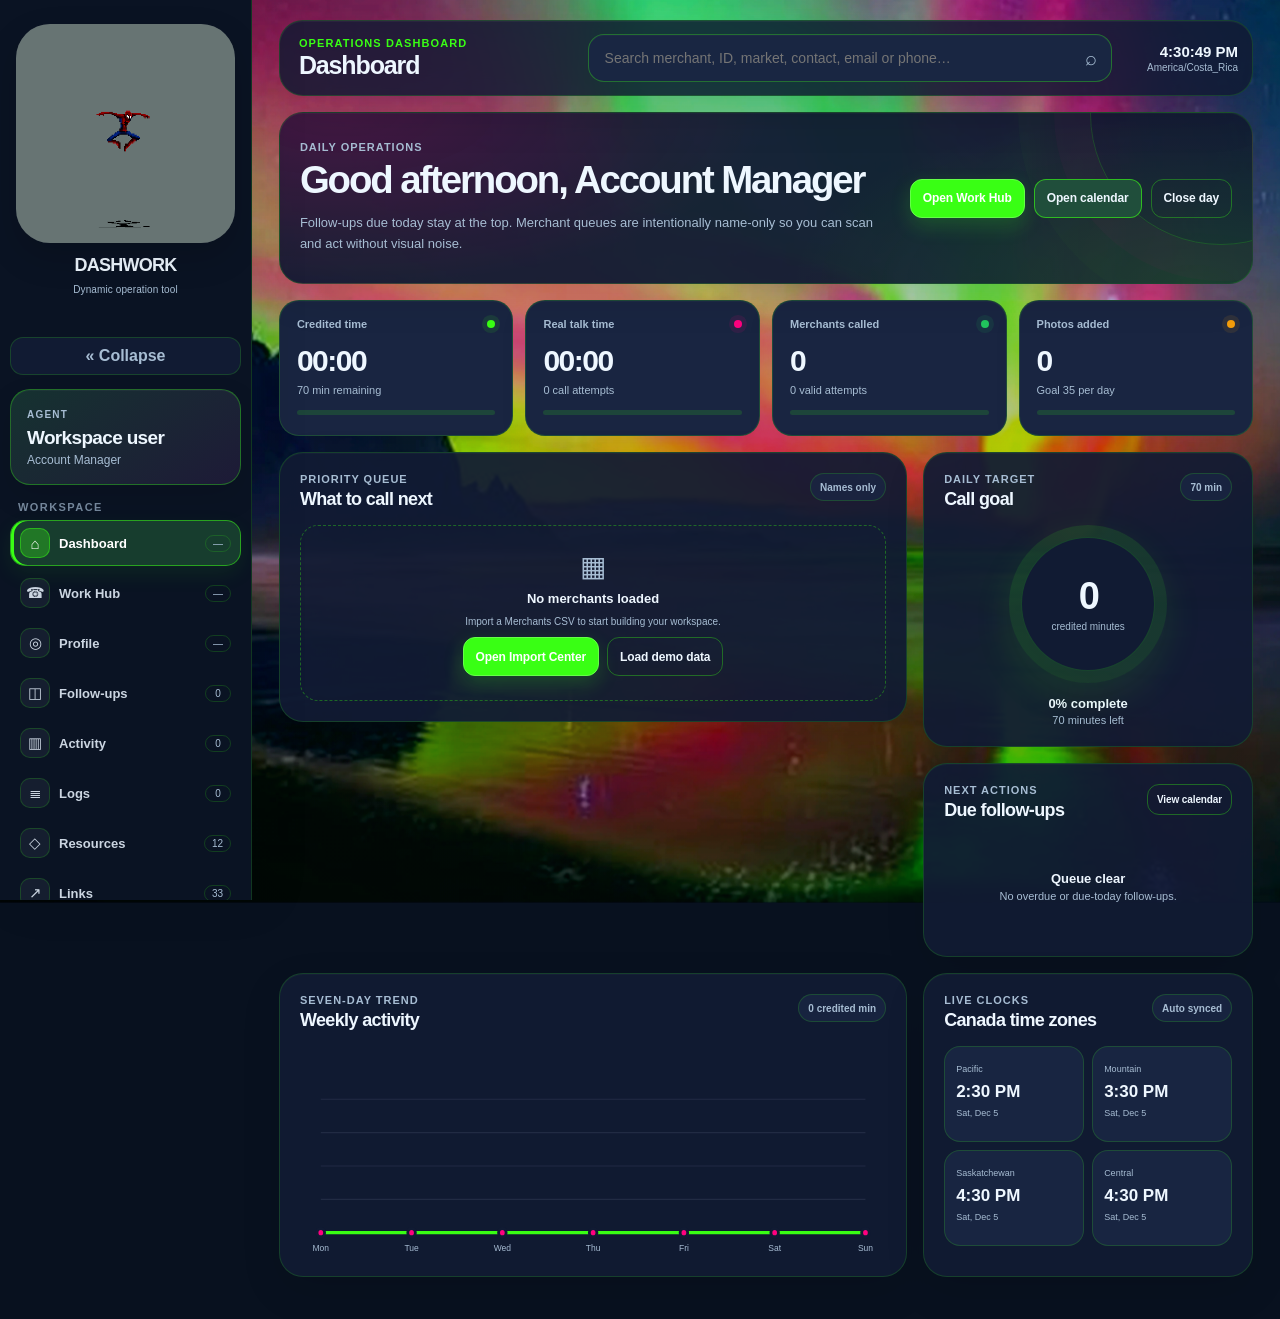
==== index.html @ 8e7593f2 "Update index.html" ====
<!doctype html>
<html lang="en">
<head>
  <meta charset="utf-8" />
  <meta name="viewport" content="width=device-width, initial-scale=1" />
  <meta name="color-scheme" content="dark light" />
  <title>DASHWORK — Dynamic operation tool · Outreach Dialer</title>
  <link rel="icon" type="image/png" href="[data-uri]" />
  <style>
    :root {
      --bg: #070a12;
      --bg-2: #0a0f1d;
      --surface: #0e1524;
      --surface-2: #121b2d;
      --card: #111a2a;
      --card-2: #162139;
      --text: #f6f7fb;
      --muted: #9da9bd;
      --muted-2: #6f7b90;
      --line: rgba(148, 163, 184, .18);
      --line-strong: rgba(148, 163, 184, .30);
      --accent: #8b5cf6;
      --accent-rgb: 139, 92, 246;
      --accent-2: #2563eb;
      --accent-2-rgb: 37, 99, 235;
      --cyan: #22d3ee;
      --green: #22c55e;
      --orange: #f59e0b;
      --red: #ef4444;
      --radius: 20px;
      --radius-sm: 14px;
      --shadow: 0 24px 70px rgba(0, 0, 0, .28);
      --sidebar: 252px;
      --sidebar-collapsed: 112px;
      --motion: 220ms;
      --ease: cubic-bezier(.2,.8,.2,1);
      font-family: Inter, ui-sans-serif, system-ui, -apple-system, BlinkMacSystemFont, "Segoe UI", sans-serif;
    }

    * { box-sizing: border-box; }
    html { scroll-behavior: smooth; }
    body {
      margin: 0;
      min-width: 320px;
      min-height: 100vh;
      color: var(--text);
      background:
        radial-gradient(circle at 12% -10%, rgba(var(--accent-2-rgb), .18), transparent 30%),
        radial-gradient(circle at 92% 2%, rgba(var(--accent-rgb), .14), transparent 28%),
        var(--bg);
      overflow-x: hidden;
    }
    body[data-motion="minimal"] { --motion: 70ms; }
    body[data-motion="full"] { --motion: 360ms; }
    button, input, select, textarea { font: inherit; }
    button { cursor: pointer; }
    a { color: inherit; }
    img { max-width: 100%; }
    ::selection { background: rgba(var(--accent-rgb), .35); color: white; }
    ::-webkit-scrollbar { width: 10px; height: 10px; }
    ::-webkit-scrollbar-track { background: transparent; }
    ::-webkit-scrollbar-thumb { background: rgba(148,163,184,.24); border-radius: 999px; border: 2px solid transparent; background-clip: padding-box; }

    .app-shell {
      min-height: 100vh;
      display: grid;
      grid-template-columns: var(--sidebar) minmax(0, 1fr);
      transition: grid-template-columns var(--motion) var(--ease);
    }
    body.sidebar-collapsed .app-shell { grid-template-columns: var(--sidebar-collapsed) minmax(0, 1fr); }

    .sidebar {
      position: sticky;
      top: 0;
      z-index: 50;
      height: 100vh;
      overflow: auto;
      padding: 16px 12px;
      border-right: 1px solid var(--line);
      background: rgba(8, 13, 24, .92);
      backdrop-filter: blur(18px);
    }
    .brand {
      display: grid;
      justify-items: center;
      gap: 12px;
      padding: 14px 12px 16px;
      border: 1px solid var(--line);
      border-radius: 22px;
      background: linear-gradient(145deg, rgba(var(--accent-2-rgb), .14), rgba(var(--accent-rgb), .09)), var(--surface);
      min-height: 168px;
      text-align: center;
    }
    .brand-mark {
      width: 118px;
      height: 118px;
      flex: 0 0 118px;
      display: grid;
      place-items: center;
      padding: 0;
      border-radius: 28px;
      background: transparent;
      color: white;
      font-weight: 950;
      letter-spacing: -.07em;
      box-shadow: inset 0 0 0 1px rgba(255,255,255,.12);
      overflow: hidden;
      position: relative;
    }
    .brand-mark img { width: 100%; height: 100%; object-fit: cover; object-position: center center; display: block; transform: scale(1.02); position: relative; z-index: 2; }
    .brand-mark .workspace-gif-placeholder { font-size: 18px; line-height: 1; }
    .brand-copy { min-width: 0; }
    .brand-copy strong { display: block; font-size: 17px; letter-spacing: -.04em; }
    .brand-copy span { display: block; margin-top: 4px; color: var(--muted); font-size: 10px; line-height: 1.2; }
    .side-collapse {
      width: 100%;
      height: 38px;
      margin: 10px 0 14px;
      border: 1px solid var(--line);
      border-radius: 13px;
      background: var(--surface);
      color: var(--muted);
      font-weight: 850;
    }
    .side-profile {
      display: grid;
      grid-template-columns: auto 1fr;
      gap: 10px;
      align-items: center;
      padding: 10px;
      margin-bottom: 12px;
      border: 1px solid var(--line);
      border-radius: 16px;
      background: rgba(17, 26, 42, .68);
    }
    .avatar {
      width: 36px;
      height: 36px;
      border-radius: 12px;
      display: grid;
      place-items: center;
      overflow: hidden;
      background: linear-gradient(145deg, rgba(var(--accent-rgb), .55), rgba(var(--accent-2-rgb), .55));
      border: 1px solid rgba(255,255,255,.13);
      font-weight: 900;
    }
    .avatar img { width: 100%; height: 100%; object-fit: cover; }
    .side-profile strong { display: block; font-size: 12px; white-space: nowrap; overflow: hidden; text-overflow: ellipsis; }
    .side-profile span { display: block; margin-top: 2px; color: var(--muted); font-size: 10px; }
    .nav-label-heading {
      margin: 14px 8px 7px;
      color: var(--muted-2);
      font-size: 10px;
      font-weight: 900;
      letter-spacing: .13em;
      text-transform: uppercase;
    }
    .nav-list { display: grid; gap: 4px; }
    .nav-btn {
      width: 100%;
      min-height: 44px;
      display: grid;
      grid-template-columns: 30px minmax(0,1fr) auto;
      gap: 9px;
      align-items: center;
      padding: 7px 9px;
      border: 1px solid transparent;
      border-radius: 14px;
      color: #cbd5e1;
      background: transparent;
      text-align: left;
      transition: transform var(--motion) var(--ease), background var(--motion), border-color var(--motion), color var(--motion);
    }
    .nav-btn:hover { transform: translateX(2px); background: rgba(148,163,184,.07); border-color: var(--line); }
    .nav-btn.active {
      background: linear-gradient(90deg, rgba(var(--accent-rgb), .22), rgba(var(--accent-2-rgb), .12));
      border-color: rgba(var(--accent-rgb), .40);
      color: white;
    }
    .nav-icon {
      width: 30px;
      height: 30px;
      display: grid;
      place-items: center;
      border-radius: 10px;
      background: rgba(148,163,184,.08);
      border: 1px solid var(--line);
      font-size: 15px;
    }
    .nav-btn.active .nav-icon { background: rgba(var(--accent-rgb), .30); border-color: rgba(var(--accent-rgb), .45); }
    .nav-text { min-width: 0; font-size: 12px; font-weight: 820; white-space: nowrap; overflow: hidden; text-overflow: ellipsis; }
    .nav-count { min-width: 26px; padding: 2px 7px; border-radius: 999px; border: 1px solid var(--line); color: var(--muted); font-size: 10px; text-align: center; }

    body.sidebar-collapsed .brand-copy,
    body.sidebar-collapsed .side-profile > div:last-child,
    body.sidebar-collapsed .nav-label-heading,
    body.sidebar-collapsed .nav-text,
    body.sidebar-collapsed .nav-count,
    body.sidebar-collapsed .collapse-copy { display: none; }
    body.sidebar-collapsed .brand { justify-items: center; padding: 12px 6px 10px; min-height: 116px; }
    body.sidebar-collapsed .brand-mark { width: 74px; height: 74px; flex-basis: 74px; padding: 0; }
    body.sidebar-collapsed .side-profile { grid-template-columns: 1fr; justify-items: center; padding: 8px; }
    body.sidebar-collapsed .nav-btn { grid-template-columns: 1fr; justify-items: center; padding: 7px; }
    body.sidebar-collapsed .nav-icon { width: 36px; height: 36px; }

    .workspace { min-width: 0; padding: 18px clamp(14px, 2.1vw, 32px) 42px; }
    .topbar {
      position: sticky;
      top: 10px;
      z-index: 40;
      min-height: 70px;
      display: grid;
      grid-template-columns: minmax(220px, .8fr) minmax(300px, 1.35fr) auto;
      gap: 14px;
      align-items: center;
      padding: 11px 13px;
      margin-bottom: 16px;
      border: 1px solid var(--line);
      border-radius: 22px;
      background: rgba(10, 15, 29, .88);
      box-shadow: var(--shadow);
      backdrop-filter: blur(20px);
    }
    .page-heading { min-width: 0; padding-left: 5px; }
    .page-heading .eyebrow { color: var(--cyan); font-size: 10px; font-weight: 900; letter-spacing: .12em; text-transform: uppercase; }
    .page-heading h1 { margin: 3px 0 0; font-size: 21px; line-height: 1.1; letter-spacing: -.045em; white-space: nowrap; overflow: hidden; text-overflow: ellipsis; }
    .global-search { position: relative; }
    .global-search input {
      width: 100%;
      height: 46px;
      padding: 0 44px 0 16px;
      border: 1px solid var(--line-strong);
      border-radius: 15px;
      color: var(--text);
      background: rgba(17, 26, 42, .90);
      outline: none;
    }
    .global-search input:focus { border-color: rgba(var(--accent-2-rgb), .72); box-shadow: 0 0 0 4px rgba(var(--accent-2-rgb), .12); }
    .global-search::after { content: "⌕"; position: absolute; right: 15px; top: 50%; transform: translateY(-50%); color: var(--muted); font-size: 20px; pointer-events: none; }
    .search-results {
      display: none;
      position: absolute;
      top: calc(100% + 8px);
      left: 0;
      right: 0;
      max-height: 420px;
      overflow: auto;
      padding: 7px;
      border: 1px solid var(--line-strong);
      border-radius: 16px;
      background: #0c1424;
      box-shadow: 0 28px 90px rgba(0,0,0,.52);
    }
    .search-results.show { display: grid; gap: 5px; }
    .search-result {
      width: 100%;
      display: grid;
      grid-template-columns: 1fr auto;
      gap: 10px;
      padding: 10px;
      border: 1px solid transparent;
      border-radius: 12px;
      background: transparent;
      color: var(--text);
      text-align: left;
    }
    .search-result:hover { border-color: var(--line); background: rgba(148,163,184,.08); }
    .search-result strong { display: block; font-size: 12px; }
    .search-result span { display: block; margin-top: 3px; color: var(--muted); font-size: 10px; }
    .search-result em { align-self: center; font-style: normal; color: var(--muted); font-size: 10px; }
    .top-actions { display: flex; gap: 8px; align-items: center; justify-content: flex-end; }
    .local-clock { min-width: 88px; text-align: right; }
    .local-clock strong { display: block; font-size: 13px; font-variant-numeric: tabular-nums; }
    .local-clock span { display: block; margin-top: 2px; color: var(--muted); font-size: 9px; }
    .top-avatar { width: 42px; height: 42px; border-radius: 14px; }

    .view-enter { animation: viewEnter var(--motion) var(--ease) both; }
    @keyframes viewEnter { from { opacity: 0; transform: translateY(8px); } to { opacity: 1; transform: translateY(0); } }
    .panel, .bento-card {
      border: 1px solid var(--line);
      border-radius: var(--radius);
      background: linear-gradient(155deg, rgba(255,255,255,.025), transparent 42%), rgba(14, 21, 36, .90);
      box-shadow: 0 15px 44px rgba(0,0,0,.18);
    }
    .panel { padding: 16px; margin-bottom: 14px; }
    .bento-card { padding: 16px; min-width: 0; position: relative; overflow: hidden; }
    .bento-card::before {
      content: "";
      position: absolute;
      inset: 0;
      pointer-events: none;
      background: radial-gradient(circle at 100% 0, rgba(var(--accent-rgb), .10), transparent 36%);
      opacity: .75;
    }
    .bento-card > * { position: relative; z-index: 1; }
    .bento-grid { display: grid; grid-template-columns: repeat(12, minmax(0, 1fr)); gap: 13px; }
    .span-12 { grid-column: span 12; }
    .span-9 { grid-column: span 9; }
    .span-8 { grid-column: span 8; }
    .span-7 { grid-column: span 7; }
    .span-6 { grid-column: span 6; }
    .span-5 { grid-column: span 5; }
    .span-4 { grid-column: span 4; }
    .span-3 { grid-column: span 3; }
    .row-2 { grid-row: span 2; }
    .card-head { display: flex; justify-content: space-between; gap: 12px; align-items: flex-start; margin-bottom: 13px; }
    .card-kicker { color: var(--muted); font-size: 10px; font-weight: 900; letter-spacing: .12em; text-transform: uppercase; }
    .card-head h2, .card-head h3 { margin: 3px 0 0; letter-spacing: -.035em; line-height: 1.12; }
    .card-head h2 { font-size: 22px; }
    .card-head h3 { font-size: 15px; }
    .card-hint { max-width: 360px; color: var(--muted); font-size: 11px; line-height: 1.45; text-align: right; }
    .divider { height: 1px; background: var(--line); margin: 13px 0; }

    .btn {
      min-height: 38px;
      display: inline-flex;
      align-items: center;
      justify-content: center;
      gap: 7px;
      padding: 8px 12px;
      border: 1px solid var(--line-strong);
      border-radius: 999px;
      background: rgba(17, 26, 42, .82);
      color: var(--text);
      font-size: 11px;
      font-weight: 850;
      text-decoration: none;
      transition: transform var(--motion) var(--ease), border-color var(--motion), background var(--motion), filter var(--motion);
    }
    .btn:hover { transform: translateY(-1px); border-color: rgba(148,163,184,.46); filter: brightness(1.08); }
    .btn:active { transform: translateY(1px) scale(.985); }
    .btn.primary { background: linear-gradient(135deg, var(--accent), var(--accent-2)); border-color: rgba(255,255,255,.18); color: white; }
    .btn.blue { background: rgba(var(--accent-2-rgb), .20); border-color: rgba(var(--accent-2-rgb), .50); color: #dbeafe; }
    .btn.purple { background: rgba(var(--accent-rgb), .18); border-color: rgba(var(--accent-rgb), .48); color: #ede9fe; }
    .btn.green { background: rgba(34,197,94,.14); border-color: rgba(34,197,94,.42); color: #bbf7d0; }
    .btn.orange { background: rgba(245,158,11,.14); border-color: rgba(245,158,11,.42); color: #fde68a; }
    .btn.red { background: rgba(239,68,68,.14); border-color: rgba(239,68,68,.42); color: #fecaca; }
    .btn.ghost { background: transparent; }
    .btn.small { min-height: 31px; padding: 6px 9px; font-size: 10px; }
    .btn.square { width: 38px; padding: 0; border-radius: 13px; }
    .btn[disabled] { opacity: .45; cursor: not-allowed; transform: none; }
    .button-row { display: flex; flex-wrap: wrap; gap: 8px; }

    .pill {
      display: inline-flex;
      align-items: center;
      gap: 5px;
      padding: 5px 8px;
      border: 1px solid var(--line);
      border-radius: 999px;
      background: rgba(148,163,184,.07);
      color: #d4dbea;
      font-size: 10px;
      font-weight: 850;
      white-space: nowrap;
    }
    .pill.green { background: rgba(34,197,94,.11); border-color: rgba(34,197,94,.34); color: #86efac; }
    .pill.orange { background: rgba(245,158,11,.11); border-color: rgba(245,158,11,.34); color: #fcd34d; }
    .pill.red { background: rgba(239,68,68,.11); border-color: rgba(239,68,68,.34); color: #fca5a5; }
    .pill.blue { background: rgba(var(--accent-2-rgb), .12); border-color: rgba(var(--accent-2-rgb), .38); color: #bfdbfe; }
    .pill.purple { background: rgba(var(--accent-rgb), .12); border-color: rgba(var(--accent-rgb), .38); color: #ddd6fe; }
    .status-dot { width: 7px; height: 7px; border-radius: 999px; background: currentColor; }

    .field { display: grid; gap: 6px; min-width: 0; }
    .field label { color: var(--muted); font-size: 10px; font-weight: 900; letter-spacing: .08em; text-transform: uppercase; }
    .field input, .field select, .field textarea {
      width: 100%;
      min-height: 42px;
      padding: 9px 11px;
      border: 1px solid var(--line-strong);
      border-radius: 13px;
      background: rgba(8, 15, 29, .82);
      color: var(--text);
      outline: none;
    }
    .field textarea { min-height: 92px; resize: vertical; line-height: 1.45; }
    .field input:focus, .field select:focus, .field textarea:focus { border-color: rgba(var(--accent-2-rgb), .70); box-shadow: 0 0 0 4px rgba(var(--accent-2-rgb), .10); }
    .field input::placeholder, .field textarea::placeholder { color: var(--muted-2); }
    .form-grid { display: grid; grid-template-columns: repeat(12, minmax(0,1fr)); gap: 10px; }
    .field.c12 { grid-column: span 12; }
    .field.c8 { grid-column: span 8; }
    .field.c6 { grid-column: span 6; }
    .field.c4 { grid-column: span 4; }
    .field.c3 { grid-column: span 3; }

    .metric-value { margin-top: 8px; font-size: 28px; font-weight: 950; letter-spacing: -.055em; font-variant-numeric: tabular-nums; }
    .metric-sub { margin-top: 5px; color: var(--muted); font-size: 11px; line-height: 1.4; }
    .progress { height: 7px; margin-top: 11px; border-radius: 999px; overflow: hidden; background: rgba(148,163,184,.10); }
    .progress > span { display: block; height: 100%; border-radius: inherit; background: linear-gradient(90deg, var(--accent), var(--accent-2)); transition: width 520ms var(--ease); }
    .progress.green > span { background: linear-gradient(90deg, #16a34a, #4ade80); }
    .progress.orange > span { background: linear-gradient(90deg, #d97706, #fbbf24); }
    .progress.red > span { background: linear-gradient(90deg, #dc2626, #fb7185); }

    .focus-actions { display: grid; grid-template-columns: repeat(3, minmax(0,1fr)); gap: 9px; }
    .focus-action {
      min-height: 82px;
      display: grid;
      align-content: space-between;
      gap: 10px;
      padding: 12px;
      border: 1px solid var(--line);
      border-radius: 16px;
      color: var(--text);
      background: rgba(17, 26, 42, .68);
      text-align: left;
    }
    .focus-action:hover { border-color: rgba(var(--accent-rgb), .45); background: rgba(var(--accent-rgb), .09); }
    .focus-action span:first-child { font-size: 18px; }
    .focus-action strong { display: block; font-size: 11px; }
    .focus-action small { display: block; margin-top: 3px; color: var(--muted); font-size: 9px; }

    .goal-wrap { display: grid; place-items: center; padding: 5px 0 1px; }
    .goal-ring {
      width: 150px;
      aspect-ratio: 1;
      display: grid;
      place-items: center;
      border-radius: 50%;
      background: conic-gradient(var(--accent) var(--pct, 0%), rgba(148,163,184,.10) 0);
      position: relative;
    }
    .goal-ring::after { content: ""; position: absolute; inset: 13px; border-radius: 50%; background: var(--surface); border: 1px solid var(--line); }
    .goal-ring > div { position: relative; z-index: 2; text-align: center; }
    .goal-ring strong { display: block; font-size: 27px; letter-spacing: -.05em; }
    .goal-ring span { display: block; margin-top: 2px; color: var(--muted); font-size: 10px; }

    .merchant-list { display: grid; gap: 8px; }
    .merchant-row {
      width: 100%;
      display: grid;
      grid-template-columns: minmax(0,1fr) auto;
      gap: 12px;
      align-items: center;
      padding: 11px 12px;
      border: 1px solid var(--line);
      border-radius: 15px;
      background: rgba(17, 26, 42, .66);
      color: var(--text);
      text-align: left;
      transition: transform var(--motion) var(--ease), border-color var(--motion), background var(--motion);
    }
    .merchant-row:hover { transform: translateY(-1px); border-color: rgba(var(--accent-2-rgb), .45); background: rgba(var(--accent-2-rgb), .08); }
    .merchant-row.selected { outline: 2px solid rgba(var(--accent-rgb), .48); border-color: rgba(var(--accent-rgb), .48); }
    .merchant-row strong { display: block; font-size: 12px; line-height: 1.25; }
    .merchant-row .meta { display: flex; flex-wrap: wrap; gap: 5px; margin-top: 6px; }
    .merchant-row .score { text-align: right; }
    .merchant-row .score b { display: block; font-size: 15px; }
    .merchant-row .score span { display: block; margin-top: 3px; color: var(--muted); font-size: 9px; }

    .timezone-mini { display: grid; grid-template-columns: repeat(2,minmax(0,1fr)); gap: 8px; }
    .zone-card { padding: 11px; border: 1px solid var(--line); border-radius: 15px; background: rgba(17,26,42,.62); }
    .zone-card strong { display: block; margin-top: 6px; font-size: 17px; font-variant-numeric: tabular-nums; }
    .zone-card span { color: var(--muted); font-size: 9px; }

    .chart-wrap { min-height: 190px; display: grid; align-items: end; }
    .chart-svg { width: 100%; height: 180px; overflow: visible; }
    .chart-grid-line { stroke: rgba(148,163,184,.13); stroke-width: 1; }
    .chart-area { fill: url(#areaGradient); opacity: .58; }
    .chart-line { fill: none; stroke: var(--accent); stroke-width: 3; stroke-linejoin: round; stroke-linecap: round; }
    .chart-dot { fill: var(--accent-2); stroke: var(--surface); stroke-width: 3; }
    .chart-label { fill: var(--muted); font-size: 9px; }

    .toolbar { display: grid; grid-template-columns: minmax(240px,1.4fr) repeat(3,minmax(160px,.7fr)) auto; gap: 10px; align-items: end; }
    .lane-grid { display: grid; grid-template-columns: repeat(3,minmax(270px,1fr)); gap: 12px; align-items: start; }
    .lane { padding: 0; overflow: hidden; min-height: 122px; }
    .lane-toggle {
      width: 100%;
      display: grid;
      grid-template-columns: 1fr auto;
      gap: 10px;
      align-items: center;
      padding: 14px;
      border: 0;
      background: transparent;
      color: var(--text);
      text-align: left;
    }
    .lane-toggle:hover { background: rgba(148,163,184,.05); }
    .lane-toggle strong { display: block; font-size: 14px; letter-spacing: -.025em; }
    .lane-toggle span { display: block; margin-top: 3px; color: var(--muted); font-size: 10px; }
    .lane-count { min-width: 34px; height: 34px; display: grid; place-items: center; border-radius: 12px; background: rgba(var(--accent-rgb), .13); border: 1px solid rgba(var(--accent-rgb), .30); font-weight: 900; }
    .lane-body { padding: 0 11px 11px; display: grid; gap: 8px; }
    .lane.collapsed .lane-body { display: none; }

    .hub-layout { display: grid; grid-template-columns: minmax(330px,.76fr) minmax(560px,1.24fr); gap: 13px; align-items: start; }
    .hub-queue { max-height: calc(100vh - 130px); position: sticky; top: 98px; overflow: hidden; }
    .queue-scroll { max-height: calc(100vh - 315px); overflow: auto; padding-right: 3px; display: grid; gap: 7px; }
    .active-merchant {
      padding: 15px;
      border: 1px solid rgba(var(--accent-2-rgb), .26);
      border-radius: 20px;
      background: linear-gradient(130deg, rgba(var(--accent-2-rgb), .10), rgba(var(--accent-rgb), .07)), rgba(8,15,29,.64);
    }
    .active-merchant-top { display: flex; justify-content: space-between; gap: 12px; align-items: flex-start; }
    .active-merchant h2 { margin: 3px 0 0; font-size: 20px; line-height: 1.08; letter-spacing: -.045em; }
    .active-meta { display: flex; gap: 6px; flex-wrap: wrap; margin-top: 9px; }
    .merchant-summary-grid { display: grid; grid-template-columns: minmax(0, 1.15fr) minmax(230px, .85fr); gap: 10px; margin-top: 12px; }
    .merchant-summary-card { padding: 12px 13px; border: 1px solid var(--line); border-radius: 16px; background: rgba(17, 26, 42, .62); }
    .merchant-summary-card span { display: block; color: var(--muted); font-size: 10px; font-weight: 900; letter-spacing: .09em; text-transform: uppercase; }
    .merchant-summary-card strong { display: block; margin-top: 6px; font-size: 14px; line-height: 1.35; letter-spacing: -.02em; word-break: break-word; }
    .merchant-summary-card.big strong { font-size: 20px; letter-spacing: -.04em; }
    .merchant-summary-card .submeta { margin-top: 5px; color: var(--muted); font-size: 10px; line-height: 1.45; }
    .contact-actions { display: flex; gap: 6px; flex-wrap: wrap; justify-content: flex-end; }
    .hub-tabs { display: grid; grid-template-columns: repeat(3,1fr); gap: 5px; padding: 5px; margin: 11px 0; border: 1px solid var(--line); border-radius: 15px; background: rgba(8,15,29,.70); }
    .hub-tab { min-height: 40px; border: 1px solid transparent; border-radius: 11px; background: transparent; color: var(--muted); font-size: 11px; font-weight: 900; }
    .hub-tab.active { background: rgba(var(--accent-rgb), .15); border-color: rgba(var(--accent-rgb), .42); color: white; }
    .status-grid { display: grid; grid-template-columns: repeat(4,minmax(0,1fr)); gap: 8px; }
    .status-action { min-height: 58px; padding: 9px; border: 1px solid var(--line); border-radius: 14px; background: rgba(17,26,42,.62); color: var(--text); font-size: 10px; font-weight: 850; }
    .status-action:hover { border-color: rgba(var(--accent-rgb), .45); }
    .status-action.active { background: rgba(var(--accent-rgb), .17); border-color: rgba(var(--accent-rgb), .48); color: white; }
    .quick-links { display: flex; flex-wrap: wrap; gap: 7px; }
    .contact-grid { display: grid; grid-template-columns: repeat(2,minmax(0,1fr)); gap: 8px; }
    .contact-card { padding: 11px; border: 1px solid var(--line); border-radius: 15px; background: rgba(17,26,42,.62); }
    .contact-card strong { display: block; font-size: 11px; word-break: break-word; }
    .contact-card span { display: block; margin-top: 3px; color: var(--muted); font-size: 9px; }
    .contact-card .button-row { margin-top: 8px; }
    .contact-value-link {
      display: inline;
      color: inherit;
      text-decoration: none;
      text-decoration-thickness: 1px;
      text-underline-offset: 3px;
      transition: color var(--motion), text-decoration-color var(--motion);
    }
    .contact-value-link:hover { color: color-mix(in srgb, var(--accent) 72%, white); text-decoration: underline; }
    .contact-value-link:focus-visible { border-radius: 5px; outline: 2px solid color-mix(in srgb, var(--accent) 70%, white); outline-offset: 3px; }
    button.contact-value-link {
      appearance: none;
      -webkit-appearance: none;
      padding: 0;
      border: 0;
      background: transparent;
      color: inherit;
      font: inherit;
      font-weight: inherit;
      line-height: inherit;
      text-align: left;
      cursor: pointer;
    }
    .btn-inline-icon { width: 14px; height: 14px; flex: 0 0 14px; display: block; stroke: currentColor; }

    .tracker-summary { min-height: 64px; padding: 11px; border: 1px solid var(--line); border-radius: 14px; background: rgba(8,15,29,.56); }
    .tracker-summary strong { display: block; font-size: 12px; }
    .tracker-summary span { display: block; margin-top: 5px; color: var(--muted); font-size: 10px; }
    .records-box { padding: 11px; border: 1px solid var(--line); border-radius: 16px; background: rgba(8,15,29,.45); }
    .records-box-head { display: flex; justify-content: space-between; gap: 10px; align-items: center; margin-bottom: 9px; }
    .records-box-head strong { font-size: 12px; }
    .record-item { display: grid; grid-template-columns: 1fr auto; gap: 9px; padding: 8px 0; border-top: 1px solid var(--line); }
    .record-item:first-child { border-top: 0; }
    .record-item strong { display: block; font-size: 10px; }
    .record-item span { display: block; margin-top: 3px; color: var(--muted); font-size: 9px; }

    .profile-grid { display: grid; grid-template-columns: .82fr 1.18fr; gap: 13px; align-items: start; }
    .profile-card-grid { display: grid; grid-template-columns: repeat(2,minmax(0,1fr)); gap: 8px; }
    .kv-card { min-height: 70px; padding: 11px; border: 1px solid var(--line); border-radius: 14px; background: rgba(17,26,42,.60); }
    .kv-card span { display: block; color: var(--muted); font-size: 9px; font-weight: 900; letter-spacing: .07em; text-transform: uppercase; }
    .kv-card strong { display: block; margin-top: 6px; font-size: 11px; line-height: 1.35; word-break: break-word; }
    .coverage-grid { display: grid; grid-template-columns: repeat(3,minmax(0,1fr)); gap: 9px; }
    .coverage-card { padding: 12px; border: 1px solid var(--line); border-radius: 15px; background: rgba(17,26,42,.60); }
    .coverage-card strong { display: block; font-size: 20px; letter-spacing: -.04em; }
    .coverage-card span { display: block; margin-top: 3px; color: var(--muted); font-size: 9px; }
    .timeline { display: grid; gap: 8px; }
    .timeline-item { display: grid; grid-template-columns: auto 1fr; gap: 10px; padding: 10px; border: 1px solid var(--line); border-radius: 14px; background: rgba(17,26,42,.58); }
    .timeline-icon { width: 30px; height: 30px; display: grid; place-items: center; border-radius: 10px; background: rgba(var(--accent-2-rgb), .13); border: 1px solid rgba(var(--accent-2-rgb), .28); }
    .timeline-item strong { display: block; font-size: 11px; }
    .timeline-item span { display: block; margin-top: 4px; color: var(--muted); font-size: 9px; line-height: 1.4; }

    .calendar-shell { display: grid; grid-template-columns: minmax(0,1.28fr) minmax(330px,.72fr); gap: 13px; align-items: start; }
    .calendar-toolbar { display: flex; justify-content: space-between; gap: 10px; flex-wrap: wrap; margin-bottom: 12px; }
    .segmented { display: flex; gap: 4px; padding: 4px; border: 1px solid var(--line); border-radius: 999px; background: rgba(8,15,29,.62); }
    .segmented button { min-height: 32px; padding: 6px 10px; border: 1px solid transparent; border-radius: 999px; background: transparent; color: var(--muted); font-size: 10px; font-weight: 850; }
    .segmented button.active { background: rgba(var(--accent-rgb), .17); border-color: rgba(var(--accent-rgb), .42); color: white; }
    .calendar-grid { display: grid; grid-template-columns: repeat(5,minmax(0,1fr)); gap: 8px; }
    .calendar-day-name { padding: 7px; color: var(--muted); text-align: center; font-size: 9px; font-weight: 900; letter-spacing: .09em; text-transform: uppercase; }
    .calendar-cell {
      min-height: 128px;
      padding: 8px;
      border: 1px solid var(--line);
      border-radius: 15px;
      background: rgba(17,26,42,.56);
      transition: border-color var(--motion), background var(--motion);
    }
    .calendar-cell:hover, .calendar-cell.drag-over { border-color: rgba(var(--accent-2-rgb), .50); background: rgba(var(--accent-2-rgb), .07); }
    .calendar-cell.other { opacity: .42; }
    .calendar-cell.today { outline: 2px solid rgba(var(--accent-rgb), .42); }
    .calendar-cell.selected { border-color: rgba(var(--accent-rgb), .62); background: rgba(var(--accent-rgb), .08); }
    .calendar-cell-head { display: flex; justify-content: space-between; gap: 7px; align-items: center; margin-bottom: 7px; }
    .calendar-cell-head strong { font-size: 11px; }
    .calendar-cell-head span { color: var(--muted); font-size: 8px; }
    .followup-chip { padding: 7px; margin-top: 5px; border: 1px solid rgba(var(--accent-2-rgb), .28); border-radius: 10px; background: rgba(var(--accent-2-rgb), .10); cursor: grab; }
    .followup-chip.completed { background: rgba(34,197,94,.11); border-color: rgba(34,197,94,.34); }
    .followup-chip.overdue { background: rgba(239,68,68,.11); border-color: rgba(239,68,68,.34); }
    .followup-chip strong { display: block; font-size: 9px; line-height: 1.25; }
    .followup-chip span { display: block; margin-top: 3px; color: var(--muted); font-size: 8px; }
    .followup-list { display: grid; gap: 8px; }
    .followup-row { padding: 10px; border: 1px solid var(--line); border-radius: 14px; background: rgba(17,26,42,.58); }
    .followup-row.completed { border-color: rgba(34,197,94,.34); background: rgba(34,197,94,.07); }
    .followup-row.overdue { border-color: rgba(239,68,68,.34); background: rgba(239,68,68,.07); }
    .followup-row-top { display: flex; justify-content: space-between; gap: 10px; }
    .followup-row strong { display: block; font-size: 11px; }
    .followup-row span { display: block; margin-top: 4px; color: var(--muted); font-size: 9px; line-height: 1.4; }
    .followup-row .button-row { margin-top: 8px; }

    .activity-calendar { display: grid; grid-template-columns: repeat(5,minmax(0,1fr)); gap: 8px; }
    .activity-cell { min-height: 96px; padding: 8px; border: 1px solid var(--line); border-radius: 14px; background: rgba(17,26,42,.56); }
    .activity-cell:hover { border-color: rgba(var(--accent-2-rgb), .45); }
    .activity-cell.selected { outline: 2px solid rgba(var(--accent-rgb), .44); }
    .activity-cell strong { font-size: 10px; }
    .activity-cell .activity-bars { display: grid; gap: 4px; margin-top: 9px; }
    .tiny-bar { height: 5px; border-radius: 999px; background: rgba(148,163,184,.09); overflow: hidden; }
    .tiny-bar span { display: block; height: 100%; border-radius: inherit; background: var(--accent); }
    .tiny-bar.green span { background: var(--green); }
    .tiny-bar.orange span { background: var(--orange); }
    .activity-cell small { display: block; margin-top: 7px; color: var(--muted); font-size: 8px; }

    .table-wrap { overflow: auto; max-height: 620px; border: 1px solid var(--line); border-radius: 16px; }
    table { width: 100%; border-collapse: collapse; min-width: 880px; }
    th { position: sticky; top: 0; z-index: 2; padding: 10px; border-bottom: 1px solid var(--line-strong); background: #0d1627; color: var(--muted); text-align: left; font-size: 9px; font-weight: 900; letter-spacing: .08em; text-transform: uppercase; white-space: nowrap; }
    td { padding: 10px; border-bottom: 1px solid var(--line); color: #dce3ef; font-size: 10px; vertical-align: top; }
    tr:hover td { background: rgba(148,163,184,.035); }
    td strong { display: block; font-size: 10px; }
    td span { display: block; margin-top: 3px; color: var(--muted); font-size: 9px; }

    .tabbar { display: flex; gap: 6px; flex-wrap: wrap; margin-bottom: 12px; }
    .tab-btn { min-height: 36px; padding: 7px 11px; border: 1px solid var(--line); border-radius: 999px; background: rgba(17,26,42,.60); color: var(--muted); font-size: 10px; font-weight: 850; }
    .tab-btn.active { background: rgba(var(--accent-rgb), .15); border-color: rgba(var(--accent-rgb), .42); color: white; }

    .resource-layout { display: grid; grid-template-columns: minmax(0,1.25fr) minmax(340px,.75fr); gap: 13px; align-items: start; }
    .resource-grid { display: grid; grid-template-columns: repeat(2,minmax(0,1fr)); gap: 9px; }
    .resource-card { padding: 12px; border: 1px solid var(--line); border-radius: 16px; background: rgba(17,26,42,.62); cursor: pointer; }
    .resource-card:hover { border-color: rgba(var(--accent-2-rgb), .43); }
    .resource-card.selected { outline: 2px solid rgba(var(--accent-rgb), .42); }
    .resource-card-head { display: grid; grid-template-columns: auto 1fr auto; gap: 10px; align-items: start; }
    .resource-icon { width: 38px; height: 38px; display: grid; place-items: center; border: 1px solid var(--line); border-radius: 12px; background: rgba(148,163,184,.07); font-size: 17px; }
    .resource-card h3 { margin: 0; font-size: 12px; letter-spacing: -.02em; }
    .resource-card p { margin: 4px 0 0; color: var(--muted); font-size: 9px; line-height: 1.4; }
    .resource-card .url { margin-top: 8px; color: #a5b4fc; font-size: 9px; white-space: nowrap; overflow: hidden; text-overflow: ellipsis; }
    .resource-card .button-row { margin-top: 10px; padding-top: 9px; border-top: 1px solid var(--line); }
    .resource-editor { position: sticky; top: 98px; }
    .resource-card.resource-card-compact p {
      margin-top: 5px;
      color: var(--muted);
      font-size: 9px;
      line-height: 1.3;
      display: -webkit-box;
      -webkit-line-clamp: 2;
      -webkit-box-orient: vertical;
      overflow: hidden;
    }
    .resource-card .resource-meta-row {
      display: flex;
      flex-wrap: wrap;
      gap: 6px;
      margin-top: 10px;
    }
    .resource-card.resource-card-compact .button-row,
    .resource-card .button-row {
      flex-wrap: wrap;
    }
    .resource-card.resource-card-compact .url { display: none; }
    .category-heading { display: flex; justify-content: space-between; gap: 10px; align-items: center; margin: 15px 2px 8px; }
    .category-heading strong { color: var(--muted); font-size: 10px; letter-spacing: .11em; text-transform: uppercase; }
    .category-heading span { color: var(--muted-2); font-size: 9px; }

    .import-grid { display: grid; grid-template-columns: repeat(2,minmax(0,1fr)); gap: 13px; }
    .dropzone {
      min-height: 210px;
      display: grid;
      place-items: center;
      align-content: center;
      gap: 10px;
      padding: 18px;
      border: 1.5px dashed rgba(148,163,184,.30);
      border-radius: 20px;
      background: rgba(17,26,42,.45);
      text-align: center;
      transition: border-color var(--motion), background var(--motion), transform var(--motion);
    }
    .dropzone.dragging { transform: scale(.995); border-color: rgba(var(--accent-rgb), .76); background: rgba(var(--accent-rgb), .08); }
    .dropzone .drop-icon { font-size: 30px; }
    .dropzone strong { font-size: 13px; }
    .dropzone span { max-width: 330px; color: var(--muted); font-size: 10px; line-height: 1.5; }
    .import-summary { display: flex; flex-wrap: wrap; gap: 7px; margin-top: 12px; }
    .history-list { display: grid; gap: 8px; }
    .history-item { display: grid; grid-template-columns: 1fr auto; gap: 10px; padding: 10px; border: 1px solid var(--line); border-radius: 14px; background: rgba(17,26,42,.56); }
    .history-item strong { display: block; font-size: 10px; }
    .history-item span { display: block; margin-top: 3px; color: var(--muted); font-size: 9px; }

    .settings-grid { display: grid; grid-template-columns: repeat(12,minmax(0,1fr)); gap: 13px; }
    .profile-drop { min-height: 180px; display: grid; grid-template-columns: auto 1fr; gap: 16px; align-items: center; padding: 16px; border: 1.5px dashed rgba(var(--accent-rgb), .43); border-radius: 20px; background: rgba(var(--accent-rgb), .06); }
    .profile-preview { width: 92px; height: 92px; border-radius: 28px; overflow: hidden; display: grid; place-items: center; border: 1px solid rgba(var(--accent-rgb), .48); background: linear-gradient(145deg, rgba(var(--accent-rgb), .55), rgba(var(--accent-2-rgb), .55)); font-size: 26px; font-weight: 950; }
    .profile-preview img { width: 100%; height: 100%; object-fit: cover; }
    .workspace-gif-preview { width: 176px; height: 118px; border-radius: 24px; }
    .workspace-gif-preview img { width: 100%; height: 100%; object-fit: contain; background: rgba(8,15,29,.55); padding: 8px; }
    .workspace-gif-placeholder { width: 100%; height: 100%; display: grid; place-items: center; color: white; font-size: 28px; font-weight: 950; letter-spacing: -.05em; }
    .palette-row { display: grid; grid-template-columns: repeat(4,minmax(0,1fr)); gap: 8px; }
    .swatch { overflow: hidden; border: 1px solid var(--line); border-radius: 14px; background: rgba(17,26,42,.56); }
    .swatch-color { height: 42px; background: var(--swatch); }
    .swatch span { display: block; padding: 7px 8px; color: var(--muted); font-size: 9px; font-weight: 850; }
    .health-grid { display: grid; grid-template-columns: repeat(2,minmax(0,1fr)); gap: 9px; }
    .health-card { padding: 12px; border: 1px solid var(--line); border-radius: 15px; background: rgba(17,26,42,.58); }
    .health-card strong { display: block; font-size: 20px; letter-spacing: -.04em; }
    .health-card span { display: block; margin-top: 5px; color: var(--muted); font-size: 9px; line-height: 1.4; }

    .empty-state { min-height: 160px; display: grid; place-items: center; align-content: center; gap: 8px; padding: 24px; border: 1px dashed var(--line-strong); border-radius: 18px; color: var(--muted); text-align: center; }
    .empty-state .icon { font-size: 28px; }
    .empty-state strong { color: var(--text); font-size: 13px; }
    .empty-state span { max-width: 440px; font-size: 10px; line-height: 1.5; }

    .modal-backdrop { display: none; position: fixed; inset: 0; z-index: 100; background: rgba(2,6,15,.68); backdrop-filter: blur(8px); }
    .modal-backdrop.show { display: block; }
    .modal {
      position: fixed;
      z-index: 110;
      left: 50%;
      top: 50%;
      width: min(720px, calc(100vw - 28px));
      max-height: 84vh;
      overflow: auto;
      padding: 17px;
      border: 1px solid var(--line-strong);
      border-radius: 24px;
      background: #0e1728;
      box-shadow: 0 36px 120px rgba(0,0,0,.62);
      opacity: 0;
      pointer-events: none;
      transform: translate(-50%,-47%) scale(.98);
      transition: opacity var(--motion), transform var(--motion) var(--ease);
    }
    .modal.show { opacity: 1; pointer-events: auto; transform: translate(-50%,-50%) scale(1); }
    .modal-head { display: flex; justify-content: space-between; gap: 12px; align-items: flex-start; margin-bottom: 13px; }
    .modal-head h2 { margin: 0; font-size: 18px; letter-spacing: -.035em; }
    .modal-head p { margin: 4px 0 0; color: var(--muted); font-size: 10px; line-height: 1.4; }

    .toast {
      position: fixed;
      right: 18px;
      bottom: 18px;
      z-index: 130;
      max-width: min(390px, calc(100vw - 36px));
      padding: 12px 14px;
      border: 1px solid var(--line-strong);
      border-radius: 15px;
      background: #111b2e;
      color: var(--text);
      box-shadow: 0 22px 70px rgba(0,0,0,.48);
      opacity: 0;
      pointer-events: none;
      transform: translateY(10px);
      transition: opacity var(--motion), transform var(--motion) var(--ease);
      font-size: 11px;
      line-height: 1.4;
    }
    .toast.show { opacity: 1; transform: translateY(0); }
    .confetti-layer { position: fixed; inset: 0; z-index: 125; pointer-events: none; overflow: hidden; }
    .confetti { position: absolute; width: 8px; height: 12px; border-radius: 3px; background: hsl(var(--h), 90%, 60%); left: 50%; top: 45%; animation: confetti 900ms cubic-bezier(.16,1,.3,1) forwards; }
    @keyframes confetti { to { transform: translate(var(--x), var(--y)) rotate(var(--r)); opacity: 0; } }

    .sale-celebration-layer {
      position: fixed;
      inset: 0;
      z-index: 126;
      pointer-events: none;
      overflow: hidden;
    }
    .sale-firework {
      position: absolute;
      left: var(--x);
      top: var(--y);
      width: 9px;
      height: 9px;
      border-radius: 50%;
      background: hsl(var(--h), 100%, 66%);
      box-shadow: 0 0 10px rgba(255,255,255,.16), 0 0 18px currentColor;
      opacity: 0;
      transform: translate(-50%, -50%) scale(.2);
      animation: saleFirework 980ms cubic-bezier(.16, 1, .3, 1) forwards;
    }
    .sale-firework.spark {
      width: 4px;
      height: 20px;
      border-radius: 999px;
      transform-origin: center top;
      background: linear-gradient(180deg, rgba(255,255,255,.95), currentColor 35%, rgba(255,255,255,0) 100%);
    }
    .sale-flash {
      position: absolute;
      inset: 0;
      background: radial-gradient(circle at var(--x) var(--y), rgba(255,255,255,.42), rgba(255,255,255,0) 18%);
      opacity: 0;
      animation: saleFlash 600ms ease-out forwards;
    }
    .sale-cow {
      position: absolute;
      left: 50%;
      top: 52%;
      z-index: 127;
      width: min(46vw, 460px);
      max-width: 460px;
      transform: translate(-50%, -50%);
      filter: drop-shadow(0 18px 34px rgba(0,0,0,.44));
      animation: saleCowDance 3s ease-in-out forwards;
      will-change: transform, opacity;
    }
    .sale-cow img {
      width: 100%;
      height: auto;
      display: block;
      object-fit: contain;
      image-rendering: auto;
    }
    @keyframes saleFirework {
      0% { opacity: 0; transform: translate(-50%, -50%) scale(.18); }
      10% { opacity: 1; }
      100% { opacity: 0; transform: translate(calc(-50% + var(--dx)), calc(-50% + var(--dy))) scale(1.1); }
    }
    @keyframes saleFlash {
      0% { opacity: 0; }
      15% { opacity: .95; }
      100% { opacity: 0; }
    }
    @keyframes saleCowDance {
      0% { opacity: 0; transform: translate(-50%, -50%) scale(.35) rotate(-10deg); }
      10% { opacity: 1; }
      22% { transform: translate(calc(-50% - 24px), calc(-50% - 18px)) scale(.9) rotate(8deg); }
      44% { transform: translate(calc(-50% + 22px), calc(-50% - 8px)) scale(1.02) rotate(-7deg); }
      66% { transform: translate(calc(-50% - 18px), calc(-50% + 8px)) scale(.96) rotate(6deg); }
      88% { opacity: 1; transform: translate(calc(-50% + 10px), calc(-50% - 4px)) scale(.78) rotate(-4deg); }
      100% { opacity: 0; transform: translate(-50%, -50%) scale(.55) rotate(12deg); }
    }

    @media (max-width: 1320px) {
      .topbar { grid-template-columns: minmax(190px,.6fr) minmax(270px,1fr) auto; }
      .lane-grid { grid-template-columns: repeat(2,minmax(270px,1fr)); }
      .span-3 { grid-column: span 6; }
      .hub-layout { grid-template-columns: minmax(310px,.75fr) minmax(500px,1.25fr); }
    }
    @media (max-width: 1100px) {
      .app-shell, body.sidebar-collapsed .app-shell { grid-template-columns: 1fr; }
      .sidebar { position: relative; height: auto; overflow: visible; }
      .brand-copy, body.sidebar-collapsed .brand-copy,
      .side-profile > div:last-child, body.sidebar-collapsed .side-profile > div:last-child,
      .nav-label-heading, body.sidebar-collapsed .nav-label-heading,
      .nav-text, body.sidebar-collapsed .nav-text,
      .nav-count, body.sidebar-collapsed .nav-count,
      .collapse-copy, body.sidebar-collapsed .collapse-copy { display: block; }
      .nav-list { grid-template-columns: repeat(4,minmax(0,1fr)); }
      .nav-btn, body.sidebar-collapsed .nav-btn { grid-template-columns: 30px minmax(0,1fr) auto; justify-items: stretch; }
      .side-profile, body.sidebar-collapsed .side-profile { grid-template-columns: auto 1fr; justify-items: stretch; }
      .side-collapse { display: none; }
      .topbar { position: relative; top: auto; grid-template-columns: 1fr; }
      .top-actions { justify-content: flex-start; }
      .local-clock { text-align: left; }
      .hub-layout, .profile-grid, .calendar-shell, .resource-layout { grid-template-columns: 1fr; }
      .hub-queue, .resource-editor { position: relative; top: auto; max-height: none; }
      .queue-scroll { max-height: 520px; }
      .toolbar { grid-template-columns: 1fr 1fr; }
      .span-8, .span-7, .span-6, .span-5, .span-4 { grid-column: span 12; }
      .import-grid { grid-template-columns: 1fr; }
    }
    @media (max-width: 760px) {
      .workspace { padding: 12px; }
      .nav-list { grid-template-columns: repeat(2,minmax(0,1fr)); }
      .topbar { padding: 10px; border-radius: 18px; }
      .page-heading h1 { font-size: 18px; }
      .bento-grid, .form-grid, .settings-grid { grid-template-columns: 1fr; }
      .span-12,.span-9,.span-8,.span-7,.span-6,.span-5,.span-4,.span-3,
      .field.c12,.field.c8,.field.c6,.field.c4,.field.c3 { grid-column: 1; }
      .lane-grid, .resource-grid, .focus-actions, .status-grid, .contact-grid, .coverage-grid, .palette-row, .health-grid { grid-template-columns: 1fr; }
      .toolbar { grid-template-columns: 1fr; }
      .calendar-grid, .activity-calendar { grid-template-columns: repeat(5,minmax(128px,1fr)); min-width: 680px; }
      .calendar-scroll { overflow-x: auto; }
      .active-merchant-top { flex-direction: column; }
      .merchant-summary-grid { grid-template-columns: 1fr; }
      .contact-actions { justify-content: flex-start; }
      .profile-drop { grid-template-columns: 1fr; justify-items: center; text-align: center; }
      .workspace-gif-preview { width: 100%; max-width: 280px; height: 150px; }
    }
    @media (prefers-reduced-motion: reduce) {
      *, *::before, *::after { animation-duration: .001ms !important; animation-iteration-count: 1 !important; transition-duration: .001ms !important; scroll-behavior: auto !important; }
    }


    /* DASHWORK V2 — modern workspace system */
    :root {
      --radius: 18px;
      --radius-sm: 12px;
      --shadow: 0 16px 46px rgba(0, 0, 0, .22);
      --soft-shadow: 0 8px 26px rgba(0, 0, 0, .14);
      font-family: Inter, "SF Pro Text", "SF Pro Display", "Segoe UI Variable Text", "Segoe UI", Roboto, system-ui, -apple-system, BlinkMacSystemFont, sans-serif;
    }
    html { font-size: 16px; }
    body {
      text-rendering: optimizeLegibility;
      -webkit-font-smoothing: antialiased;
      font-synthesis: none;
      font-variant-numeric: tabular-nums lining-nums;
      font-feature-settings: "tnum" 1, "lnum" 1, "cv02" 1, "cv03" 1, "cv04" 1;
      background: linear-gradient(180deg, color-mix(in srgb, var(--bg) 90%, var(--accent) 10%) 0, var(--bg) 440px) fixed;
    }
    .app-shell { background: transparent; }
    .sidebar {
      padding: 18px 13px;
      background: color-mix(in srgb, var(--bg) 82%, var(--surface) 18%);
      border-right-color: var(--line);
      backdrop-filter: blur(24px) saturate(125%);
    }
    .brand {
      min-height: 0;
      padding: 9px 10px 14px;
      border: 0;
      border-radius: 0;
      background: transparent;
    }
    .brand-copy strong { font-size: 20px; font-weight: 820; letter-spacing: -.05em; }
    .brand-copy span { margin-top: 5px; font-size: 11px; line-height: 1.35; }
    .side-profile.agent-card {
      display: block;
      padding: 16px;
      margin: 0 0 16px;
      border: 1px solid var(--line);
      border-radius: 18px;
      background: color-mix(in srgb, var(--surface) 92%, transparent);
      box-shadow: var(--soft-shadow);
    }
    .agent-kicker {
      display: block;
      color: var(--muted-2);
      font-size: 10px;
      font-weight: 800;
      letter-spacing: .12em;
      text-transform: uppercase;
    }
    .side-profile.agent-card strong {
      display: block;
      margin-top: 7px;
      color: var(--text);
      font-size: 17px;
      line-height: 1.15;
      letter-spacing: -.035em;
      white-space: normal;
    }
    .side-profile.agent-card span:last-child {
      display: block;
      margin-top: 5px;
      color: var(--muted);
      font-size: 12px;
    }
    body.sidebar-collapsed .side-profile.agent-card { padding: 10px 6px; text-align: center; }
    body.sidebar-collapsed .side-profile.agent-card strong { font-size: 11px; }
    body.sidebar-collapsed .side-profile.agent-card .agent-kicker,
    body.sidebar-collapsed .side-profile.agent-card span:last-child { display: none; }
    .nav-label-heading { font-size: 11px; }
    .nav-btn { min-height: 46px; border-radius: 13px; }
    .nav-text { font-size: 13px; font-weight: 720; }
    .nav-btn.active {
      background: color-mix(in srgb, var(--accent) 15%, var(--surface));
      border-color: color-mix(in srgb, var(--accent) 42%, var(--line));
      box-shadow: inset 3px 0 0 var(--accent);
    }
    .workspace { padding-top: 20px; }
    .topbar {
      min-height: 74px;
      grid-template-columns: minmax(220px, .72fr) minmax(320px, 1.35fr) auto;
      padding: 12px 14px;
      border-radius: 20px;
      background: color-mix(in srgb, var(--surface) 88%, transparent);
      border-color: var(--line);
      box-shadow: var(--soft-shadow);
      backdrop-filter: blur(24px) saturate(130%);
    }
    .page-heading .eyebrow { color: var(--accent); font-size: 11px; letter-spacing: .10em; }
    .page-heading h1 { font-size: 23px; font-weight: 790; }
    .global-search input {
      height: 48px;
      border-radius: 14px;
      background: color-mix(in srgb, var(--card) 88%, var(--surface));
      font-size: 14px;
    }
    .top-actions { min-width: 112px; }
    .local-clock strong { font-size: 15px; }
    .local-clock span { font-size: 10px; }
    .panel, .bento-card {
      background: color-mix(in srgb, var(--surface) 93%, transparent);
      border-color: var(--line);
      box-shadow: var(--soft-shadow);
      backdrop-filter: blur(18px) saturate(112%);
    }
    .bento-card::before { display: none; }
    .bento-card { padding: 18px; }
    .panel { padding: 18px; }
    .card-kicker, .field label { font-size: 11px; letter-spacing: .09em; }
    .card-head h2 { font-size: 24px; font-weight: 780; }
    .card-head h3 { font-size: 16px; font-weight: 740; }
    .card-hint, .metric-sub { font-size: 12px; }
    .btn { min-height: 39px; font-size: 12px; font-weight: 730; box-shadow: none; }
    .btn.primary { background: var(--accent); border-color: color-mix(in srgb, var(--accent) 78%, white 22%); }
    .btn.blue { background: color-mix(in srgb, var(--accent) 18%, var(--card)); border-color: color-mix(in srgb, var(--accent) 54%, var(--line)); color: var(--text); }
    .btn.purple { background: color-mix(in srgb, var(--accent-2) 18%, var(--card)); border-color: color-mix(in srgb, var(--accent-2) 50%, var(--line)); color: var(--text); }
    .field input, .field select, .field textarea {
      min-height: 44px;
      padding: 10px 12px;
      border-radius: 12px;
      background: color-mix(in srgb, var(--card) 92%, var(--bg));
      color: var(--text);
      font-size: 13px;
    }
    .field textarea { line-height: 1.55; }
    .metric-value { font-weight: 820; }
    .focus-actions { grid-template-columns: repeat(3, minmax(0, 1fr)); }
    .focus-action {
      min-height: 88px;
      border-radius: 16px;
      background: color-mix(in srgb, var(--card) 88%, transparent);
    }
    .focus-action:hover { background: color-mix(in srgb, var(--accent) 10%, var(--card)); }
    .focus-action strong { font-size: 13px; }
    .focus-action small { font-size: 10px; }

    /* Name-only merchant queues */
    .merchant-list, .queue-scroll { gap: 8px; }
    .merchant-row {
      min-height: 54px;
      display: flex;
      align-items: center;
      justify-content: flex-start;
      padding: 13px 15px;
      border-radius: 14px;
      background: color-mix(in srgb, var(--card) 90%, transparent);
    }
    .merchant-row strong { font-size: 14px; font-weight: 710; letter-spacing: -.018em; }
    .merchant-row .meta, .merchant-row .score { display: none !important; }
    .merchant-row.selected {
      outline: 0;
      border-color: color-mix(in srgb, var(--accent) 56%, var(--line));
      background: color-mix(in srgb, var(--accent) 12%, var(--card));
      box-shadow: inset 3px 0 0 var(--accent);
    }

    /* Work Hub filters and content tracking */
    .tracker-filter-panel {
      margin-top: 12px;
      padding: 13px;
      border: 1px solid var(--line);
      border-radius: 16px;
      background: color-mix(in srgb, var(--card) 76%, transparent);
    }
    .tracker-filter-head { margin-bottom: 10px; }
    .tracker-filter-head strong { display: block; font-size: 13px; }
    .tracker-filter-head span { display: block; margin-top: 3px; color: var(--muted); font-size: 11px; }
    .tracker-filter-grid { display: grid; grid-template-columns: repeat(4, minmax(0,1fr)); gap: 9px; }
    .content-tracker-panel {
      margin: 14px 0;
      padding: 14px;
      border: 1px solid var(--line);
      border-radius: 17px;
      background: color-mix(in srgb, var(--card) 80%, transparent);
    }
    .content-tracker-head { display: flex; justify-content: space-between; gap: 10px; align-items: flex-start; margin-bottom: 11px; }
    .content-tracker-head strong { font-size: 14px; }
    .content-tracker-head span { color: var(--muted); font-size: 11px; }
    .content-flag-grid { display: grid; grid-template-columns: repeat(2,minmax(0,1fr)); gap: 9px; margin-bottom: 10px; }
    .content-flag {
      display: flex;
      align-items: flex-start;
      gap: 10px;
      padding: 12px;
      border: 1px solid var(--line);
      border-radius: 14px;
      background: color-mix(in srgb, var(--surface) 74%, transparent);
      cursor: pointer;
    }
    .content-flag input { width: 18px; height: 18px; margin: 1px 0 0; accent-color: var(--accent); }
    .content-flag strong { display: block; font-size: 13px; }
    .content-flag span { display: block; margin-top: 3px; color: var(--muted); font-size: 10px; line-height: 1.4; }
    .content-status-grid { display: grid; grid-template-columns: repeat(3,minmax(0,1fr)); gap: 9px; }
    .status-grid { grid-template-columns: repeat(3,minmax(0,1fr)); }
    .status-action.active-auto { border-color: color-mix(in srgb, var(--accent) 52%, var(--line)); background: color-mix(in srgb, var(--accent) 10%, var(--card)); }

    /* Follow-up daily agenda and editor */
    .calendar-shell { grid-template-columns: minmax(0, 1.4fr) minmax(390px, .6fr); }
    .followup-editor-summary { display: grid; grid-template-columns: 1.2fr .8fr; gap: 10px; margin-bottom: 12px; }
    .followup-summary-card {
      min-height: 112px;
      display: grid;
      align-content: center;
      padding: 15px;
      border: 1px solid var(--line);
      border-radius: 17px;
      background: color-mix(in srgb, var(--accent) 8%, var(--card));
    }
    .followup-summary-card span { color: var(--muted); font-size: 10px; font-weight: 800; letter-spacing: .10em; text-transform: uppercase; }
    .followup-summary-card strong { display: block; margin-top: 8px; font-size: 22px; line-height: 1.08; letter-spacing: -.04em; }
    .followup-merchant-banner {
      margin-bottom: 13px;
      padding: 14px;
      border: 1px solid var(--line);
      border-radius: 17px;
      background: color-mix(in srgb, var(--surface) 78%, var(--card));
    }
    .followup-merchant-banner span { color: var(--muted); font-size: 10px; text-transform: uppercase; letter-spacing: .09em; font-weight: 800; }
    .followup-merchant-banner strong { display: block; margin-top: 5px; font-size: 16px; }
    .day-agenda { display: grid; gap: 7px; }
    .agenda-hour-row { display: grid; grid-template-columns: 78px minmax(0,1fr); gap: 10px; align-items: stretch; }
    .agenda-hour-label { padding-top: 13px; color: var(--muted); font-size: 11px; font-weight: 760; text-align: right; font-variant-numeric: tabular-nums; }
    .agenda-hour-slot {
      min-height: 58px;
      display: grid;
      gap: 7px;
      padding: 7px;
      border: 1px solid var(--line);
      border-radius: 14px;
      background: color-mix(in srgb, var(--card) 70%, transparent);
    }
    .agenda-hour-slot.drag-over { border-color: var(--accent); background: color-mix(in srgb, var(--accent) 8%, var(--card)); }
    .agenda-empty { align-self: center; padding: 8px; color: var(--muted-2); font-size: 10px; }
    .agenda-event {
      width: 100%;
      display: grid;
      grid-template-columns: minmax(0,1fr) auto;
      gap: 10px;
      align-items: center;
      padding: 10px 11px;
      border: 1px solid color-mix(in srgb, var(--accent) 35%, var(--line));
      border-radius: 12px;
      background: color-mix(in srgb, var(--accent) 10%, var(--surface));
      color: var(--text);
      text-align: left;
      cursor: pointer;
    }
    .agenda-event.completed { border-color: rgba(34,197,94,.42); background: rgba(34,197,94,.09); }
    .agenda-event.overdue { border-color: rgba(239,68,68,.42); background: rgba(239,68,68,.09); }
    .agenda-event.priority-low { border-color: rgba(34,197,94,.28); background: rgba(34,197,94,.06); }
    .agenda-event.priority-medium { border-color: rgba(59,130,246,.28); background: rgba(59,130,246,.06); }
    .agenda-event.priority-high { border-color: rgba(245,158,11,.34); background: rgba(245,158,11,.10); }
    .agenda-event.priority-critical { border-color: rgba(239,68,68,.34); background: rgba(239,68,68,.12); }
    .agenda-event strong { display: block; font-size: 12px; }
    .agenda-event span { display: block; margin-top: 3px; color: var(--muted); font-size: 10px; }
    .followup-row-button { width: 100%; color: var(--text); text-align: left; cursor: pointer; }

    /* Sponsored Listings calculator */
    .ad-calculator {
      margin-top: 15px;
      padding: 16px;
      border: 1px solid color-mix(in srgb, var(--accent) 38%, var(--line));
      border-radius: 19px;
      background: color-mix(in srgb, var(--accent) 6%, var(--card));
    }
    .ad-calculator-head { display: flex; justify-content: space-between; gap: 12px; align-items: flex-start; margin-bottom: 13px; }
    .ad-calculator-head strong { display: block; font-size: 16px; }
    .ad-calculator-head span { display: block; margin-top: 4px; color: var(--muted); font-size: 11px; line-height: 1.45; }
    .ad-calc-inputs { display: grid; grid-template-columns: repeat(2,minmax(0,1fr)); gap: 10px; }
    .ad-range { width: 100%; margin-top: 8px; accent-color: var(--accent); }
    .ad-calc-results { display: grid; grid-template-columns: repeat(3,minmax(0,1fr)); gap: 9px; margin-top: 12px; }
    .ad-calc-result { padding: 13px; border: 1px solid var(--line); border-radius: 15px; background: color-mix(in srgb, var(--surface) 80%, transparent); }
    .ad-calc-result span { display: block; color: var(--muted); font-size: 10px; font-weight: 760; }
    .ad-calc-result strong { display: block; margin-top: 7px; font-size: 23px; letter-spacing: -.045em; }
    .ad-calc-note { margin-top: 11px; padding: 12px; border: 1px dashed var(--line-strong); border-radius: 14px; color: var(--muted); font-size: 11px; line-height: 1.55; }

    /* Palette presets */
    .palette-presets { display: grid; grid-template-columns: repeat(3,minmax(0,1fr)); gap: 9px; margin: 12px 0; }
    .palette-preset {
      min-height: 92px;
      display: grid;
      gap: 9px;
      padding: 12px;
      border: 1px solid var(--line);
      border-radius: 16px;
      background: color-mix(in srgb, var(--card) 82%, transparent);
      color: var(--text);
      text-align: left;
    }
    .palette-preset:hover, .palette-preset.active { border-color: color-mix(in srgb, var(--accent) 58%, var(--line)); transform: translateY(-1px); }
    .palette-preset.active { box-shadow: inset 0 0 0 1px color-mix(in srgb, var(--accent) 30%, transparent); }
    .palette-preset strong { font-size: 13px; }
    .preset-swatches { display: grid; grid-template-columns: repeat(4,1fr); gap: 5px; }
    .preset-swatches i { height: 22px; border-radius: 7px; border: 1px solid rgba(255,255,255,.10); }

    .wallpaper-manager { display: grid; gap: 12px; }
    .wallpaper-dropzone {
      min-height: 180px;
      display: grid;
      place-items: center;
      align-content: center;
      gap: 10px;
      padding: 18px;
      border: 1.5px dashed color-mix(in srgb, var(--accent) 30%, var(--line));
      border-radius: 20px;
      background: radial-gradient(circle at top, color-mix(in srgb, var(--accent) 12%, transparent), transparent 58%), color-mix(in srgb, var(--card) 80%, transparent);
      text-align: center;
      transition: border-color var(--motion), background var(--motion), transform var(--motion);
    }
    .wallpaper-dropzone.dragging { transform: scale(.994); border-color: color-mix(in srgb, var(--accent-2) 65%, var(--accent)); background: color-mix(in srgb, var(--accent) 10%, var(--card)); }
    .wallpaper-dropzone .drop-icon { font-size: 30px; }
    .wallpaper-dropzone strong { font-size: 15px; letter-spacing: -.02em; }
    .wallpaper-dropzone span { max-width: 640px; color: var(--muted); font-size: 11px; line-height: 1.55; }
    .wallpaper-current {
      display: flex;
      justify-content: space-between;
      gap: 10px;
      align-items: center;
      padding: 12px 14px;
      border: 1px solid var(--line);
      border-radius: 16px;
      background: color-mix(in srgb, var(--surface) 86%, transparent);
    }
    .wallpaper-current strong { font-size: 12px; }
    .wallpaper-current span { color: var(--muted); font-size: 11px; }
    .wallpaper-grid { display: grid; grid-template-columns: repeat(3, minmax(0,1fr)); gap: 10px; }
    .wallpaper-card {
      min-height: 168px;
      display: grid;
      gap: 9px;
      padding: 10px;
      border: 1px solid var(--line);
      border-radius: 18px;
      background: color-mix(in srgb, var(--card) 84%, transparent);
      color: var(--text);
      text-align: left;
      overflow: hidden;
      transition: transform var(--motion) var(--ease), border-color var(--motion), background var(--motion);
    }
    .wallpaper-card:hover { transform: translateY(-1px); border-color: color-mix(in srgb, var(--accent) 50%, var(--line)); background: color-mix(in srgb, var(--accent) 8%, var(--card)); }
    .wallpaper-card.active { outline: 2px solid color-mix(in srgb, var(--accent) 60%, transparent); border-color: color-mix(in srgb, var(--accent) 58%, var(--line)); }
    .wallpaper-card-media {
      min-height: 98px;
      border-radius: 14px;
      background-size: cover;
      background-position: center center;
      background-repeat: no-repeat;
      box-shadow: inset 0 0 0 1px rgba(255,255,255,.08);
    }
    .wallpaper-card strong { font-size: 12px; line-height: 1.2; }
    .wallpaper-card small { display: block; color: var(--muted); font-size: 9px; line-height: 1.35; }

    @media (max-width: 1100px) {
      .tracker-filter-grid, .content-status-grid, .ad-calc-results, .palette-presets { grid-template-columns: 1fr 1fr; }
      .calendar-shell { grid-template-columns: 1fr; }
    }
    @media (max-width: 760px) {
      .focus-actions, .tracker-filter-grid, .content-flag-grid, .content-status-grid, .followup-editor-summary, .ad-calc-inputs, .ad-calc-results, .palette-presets { grid-template-columns: 1fr; }
      .agenda-hour-row { grid-template-columns: 58px minmax(0,1fr); }
      .status-grid { grid-template-columns: repeat(2,minmax(0,1fr)); }
    }


    /* DASHWORK V3 — Fluent operations system */
    :root {
      --radius: 22px;
      --radius-sm: 14px;
      --shadow: 0 20px 55px rgba(0,0,0,.18);
      --soft-shadow: 0 10px 32px rgba(0,0,0,.12);
      font-family: Inter, "SF Pro Display", "SF Pro Text", "Segoe UI Variable", "Segoe UI", Roboto, Helvetica, Arial, sans-serif;
    }
    html { color-scheme: dark; }
    body, button, input, select, textarea {
      font-family: Inter, "SF Pro Display", "SF Pro Text", "Segoe UI Variable", "Segoe UI", Roboto, Helvetica, Arial, sans-serif;
      font-feature-settings: "kern" 1, "liga" 1, "tnum" 1, "cv02" 1, "cv03" 1;
      font-variant-numeric: tabular-nums lining-nums;
      -webkit-font-smoothing: antialiased;
      text-rendering: optimizeLegibility;
    }
    body {
      background:
        radial-gradient(1000px 520px at 16% -18%, rgba(var(--accent-2-rgb),.16), transparent 70%),
        radial-gradient(900px 460px at 92% -12%, rgba(var(--accent-rgb),.12), transparent 70%),
        linear-gradient(180deg, color-mix(in srgb,var(--bg) 88%,var(--surface) 12%), var(--bg) 42%);
    }
    body::before {
      content:"";
      position:fixed;
      inset:0;
      pointer-events:none;
      z-index:-1;
      background:linear-gradient(90deg,rgba(255,255,255,.012) 1px,transparent 1px),linear-gradient(rgba(255,255,255,.01) 1px,transparent 1px);
      background-size:64px 64px;
      mask-image:linear-gradient(to bottom,rgba(0,0,0,.22),transparent 56%);
    }
    .sidebar {
      background: color-mix(in srgb,var(--bg) 78%,var(--surface) 22%);
      border-right-color: color-mix(in srgb,var(--line) 82%,transparent);
      box-shadow: 12px 0 44px rgba(0,0,0,.10);
      backdrop-filter: blur(26px) saturate(120%);
    }
    .brand { padding: 10px 10px 15px; }
    .brand-copy strong { font-size: 22px; font-weight: 780; letter-spacing: -.055em; }
    .brand-copy span { font-size: 11px; letter-spacing: .01em; }
    .side-profile.agent-card {
      padding: 17px 16px;
      border-radius: 20px;
      background: linear-gradient(145deg,color-mix(in srgb,var(--accent) 10%,var(--surface)),color-mix(in srgb,var(--accent-2) 5%,var(--surface)));
      border-color: color-mix(in srgb,var(--accent) 18%,var(--line));
      box-shadow: 0 12px 30px rgba(0,0,0,.10), inset 0 1px 0 rgba(255,255,255,.035);
    }
    .side-profile.agent-card strong { font-size: 19px; font-weight: 760; letter-spacing: -.035em; }
    .side-profile.agent-card span:last-child { font-size: 12px; }
    .nav-btn { border-radius: 15px; }
    .nav-btn.active { box-shadow: inset 3px 0 0 var(--accent), 0 8px 22px rgba(var(--accent-rgb),.08); }
    .workspace { max-width: 1780px; width:100%; margin:0 auto; padding-top:20px; }
    .topbar {
      min-height: 76px;
      border-radius: 24px;
      background: color-mix(in srgb,var(--surface) 86%,transparent);
      border-color: color-mix(in srgb,var(--line) 92%,transparent);
      box-shadow: 0 16px 46px rgba(0,0,0,.14), inset 0 1px 0 rgba(255,255,255,.035);
    }
    .page-heading h1 { font-size: 25px; font-weight: 760; letter-spacing: -.045em; }
    .global-search input { border-radius: 16px; box-shadow: inset 0 1px 0 rgba(255,255,255,.025); }
    .panel, .bento-card, .surface-card {
      border: 1px solid color-mix(in srgb,var(--line) 94%,transparent);
      background: color-mix(in srgb,var(--surface) 94%,transparent);
      box-shadow: 0 14px 40px rgba(0,0,0,.10), inset 0 1px 0 rgba(255,255,255,.025);
      backdrop-filter: blur(22px) saturate(110%);
    }
    .panel, .bento-card { border-radius: 22px; }
    .panel:hover, .bento-card:hover { border-color: color-mix(in srgb,var(--accent) 20%,var(--line)); }
    .card-head h2 { font-weight: 760; letter-spacing: -.045em; }
    .card-head h3 { font-weight: 700; letter-spacing: -.025em; }
    .card-kicker, .field label { font-weight: 740; }
    .btn { font-weight: 680; letter-spacing: -.01em; border-radius: 12px; }
    .btn.primary { box-shadow: 0 8px 20px rgba(var(--accent-rgb),.18); }
    .field input, .field select, .field textarea {
      border-radius: 13px;
      border-color: color-mix(in srgb,var(--line-strong) 88%,transparent);
      box-shadow: inset 0 1px 0 rgba(255,255,255,.025);
    }

    /* Dashboard no longer uses a rigid Bento composition. */
    .dashboard-flow { display:grid; gap:16px; }
    .surface-card { border-radius:24px; padding:20px; min-width:0; }
    .dashboard-hero {
      min-height: 172px;
      display:grid;
      grid-template-columns:minmax(0,1fr) auto;
      gap:24px;
      align-items:center;
      overflow:hidden;
      position:relative;
      background:
        radial-gradient(600px 240px at 6% 0%,rgba(var(--accent-2-rgb),.18),transparent 72%),
        radial-gradient(560px 240px at 94% 100%,rgba(var(--accent-rgb),.13),transparent 72%),
        color-mix(in srgb,var(--surface) 95%,transparent);
    }
    .dashboard-hero::after {
      content:"";
      position:absolute;
      width:260px;height:260px;border-radius:50%;
      right:-100px;top:-130px;
      border:1px solid color-mix(in srgb,var(--accent) 18%,transparent);
      box-shadow:0 0 0 36px color-mix(in srgb,var(--accent-2) 3%,transparent),0 0 0 72px color-mix(in srgb,var(--accent) 2%,transparent);
      pointer-events:none;
    }
    .dashboard-hero-copy { position:relative;z-index:1;max-width:820px; }
    .dashboard-eyebrow, .surface-heading span:first-child {
      display:block;
      color:var(--muted);
      font-size:11px;
      font-weight:750;
      letter-spacing:.09em;
      text-transform:uppercase;
    }
    .dashboard-hero h2 { margin:7px 0 0;font-size:clamp(27px,3vw,40px);line-height:1.02;font-weight:780;letter-spacing:-.055em; }
    .dashboard-hero p { margin:12px 0 0;max-width:760px;color:var(--muted);font-size:13px;line-height:1.65; }
    .dashboard-hero-actions { position:relative;z-index:1;display:flex;gap:9px;flex-wrap:wrap;justify-content:flex-end; }
    .kpi-strip { display:grid;grid-template-columns:repeat(4,minmax(0,1fr));gap:12px; }
    .kpi-tile {
      min-height:136px;
      padding:17px;
      border:1px solid var(--line);
      border-radius:20px;
      background:color-mix(in srgb,var(--card) 84%,var(--surface));
      box-shadow:0 10px 28px rgba(0,0,0,.08),inset 0 1px 0 rgba(255,255,255,.025);
    }
    .kpi-top { display:flex;align-items:center;justify-content:space-between;gap:10px;color:var(--muted);font-size:11px;font-weight:700; }
    .kpi-indicator { width:8px;height:8px;border-radius:50%;background:var(--accent);box-shadow:0 0 0 5px rgba(var(--accent-rgb),.10); }
    .kpi-indicator.blue { background:var(--accent-2);box-shadow:0 0 0 5px rgba(var(--accent-2-rgb),.10); }
    .kpi-indicator.green { background:var(--green);box-shadow:0 0 0 5px rgba(34,197,94,.10); }
    .kpi-indicator.orange { background:var(--orange);box-shadow:0 0 0 5px rgba(245,158,11,.10); }
    .kpi-tile > strong { display:block;margin-top:16px;font-size:30px;line-height:1;font-weight:780;letter-spacing:-.05em; }
    .kpi-tile small { display:block;margin-top:8px;color:var(--muted);font-size:11px; }
    .kpi-progress { height:5px;margin-top:14px;border-radius:999px;background:color-mix(in srgb,var(--line) 80%,transparent);overflow:hidden; }
    .kpi-progress span { display:block;height:100%;border-radius:inherit;background:linear-gradient(90deg,var(--accent),color-mix(in srgb,var(--accent) 65%,white)); }
    .kpi-progress.blue span { background:linear-gradient(90deg,var(--accent-2),color-mix(in srgb,var(--accent-2) 65%,white)); }
    .kpi-progress.green span { background:linear-gradient(90deg,#16a34a,var(--green)); }
    .kpi-progress.orange span { background:linear-gradient(90deg,#d97706,var(--orange)); }
    .dashboard-primary-grid { display:grid;grid-template-columns:minmax(0,1.55fr) minmax(330px,.72fr);gap:16px;align-items:start; }
    .dashboard-side-stack { display:grid;gap:16px; }
    .surface-heading { display:flex;align-items:flex-start;justify-content:space-between;gap:12px;margin-bottom:15px; }
    .surface-heading h3 { margin:4px 0 0;font-size:18px;font-weight:720;letter-spacing:-.035em; }
    .quiet-chip { display:inline-flex;align-items:center;min-height:28px;padding:5px 9px;border:1px solid var(--line);border-radius:999px;background:color-mix(in srgb,var(--card) 78%,transparent);color:var(--muted);font-size:10px;font-weight:720;white-space:nowrap; }
    .priority-name-list { display:grid;grid-template-columns:repeat(2,minmax(0,1fr));gap:9px; }
    .priority-name-list .merchant-row { min-height:58px;padding:14px 16px;background:color-mix(in srgb,var(--card) 82%,var(--surface));border-radius:15px; }
    .priority-name-list .merchant-row:hover { transform:translateY(-1px);border-color:color-mix(in srgb,var(--accent) 40%,var(--line)); }
    .goal-surface { display:grid;justify-items:center; }
    .goal-surface .surface-heading { width:100%; }
    .goal-orb {
      width:158px;height:158px;border-radius:50%;display:grid;place-items:center;
      background:conic-gradient(var(--accent) var(--goal),color-mix(in srgb,var(--line) 70%,transparent) 0);
      position:relative;
      box-shadow:0 14px 38px rgba(var(--accent-rgb),.10);
    }
    .goal-orb::before { content:"";position:absolute;inset:12px;border-radius:inherit;background:var(--surface);border:1px solid var(--line); }
    .goal-orb > div { position:relative;z-index:1;text-align:center; }
    .goal-orb strong { display:block;font-size:38px;line-height:1;font-weight:780;letter-spacing:-.06em; }
    .goal-orb span { display:block;margin-top:6px;color:var(--muted);font-size:10px; }
    .goal-copy { margin-top:13px;text-align:center; }
    .goal-copy strong { display:block;font-size:13px; }
    .goal-copy span { display:block;margin-top:3px;color:var(--muted);font-size:11px; }
    .dashboard-empty { min-height:100px;display:grid;place-content:center;text-align:center; }
    .dashboard-empty strong { font-size:13px; }
    .dashboard-empty span { margin-top:4px;color:var(--muted);font-size:11px; }
    .dashboard-support-grid { display:grid;grid-template-columns:minmax(0,1.45fr) minmax(330px,.72fr);gap:16px; }
    .dashboard-chart-panel .chart-wrap { min-height:210px; }
    .dashboard-timezones .timezone-mini { grid-template-columns:1fr 1fr; }
    .dashboard-timezones .zone-card { min-height:96px;border-radius:16px;background:color-mix(in srgb,var(--card) 80%,var(--surface)); }

    /* Work Hub and follow-up refinement */
    .tracker-filter-panel, .content-tracker-panel, .promo-tracking-card, .ad-calculator {
      box-shadow:inset 0 1px 0 rgba(255,255,255,.025);
    }
    .status-action { min-height:52px;border-radius:14px;font-weight:680; }
    .status-action.active { box-shadow:inset 0 0 0 1px color-mix(in srgb,var(--accent) 35%,transparent); }
    .content-flag { min-height:88px;align-items:center; }
    .content-flag input { flex:0 0 18px; }
    .calendar-shell { grid-template-columns:minmax(0,1.5fr) minmax(400px,.65fr);align-items:start; }
    .calendar-shell > aside { position:sticky;top:102px;max-height:calc(100vh - 122px);overflow:auto; }
    .agenda-hour-row { grid-template-columns:74px minmax(0,1fr);gap:12px; }
    .agenda-hour-label { padding-top:18px;font-size:11px; }
    .agenda-hour-slot { min-height:66px;position:relative;padding:8px 44px 8px 8px;border-radius:16px; }
    .agenda-slot-events { display:grid;gap:7px;align-content:center;min-height:48px; }
    .agenda-add-button {
      position:absolute;right:9px;top:9px;width:27px;height:27px;border:1px solid var(--line);border-radius:9px;
      background:color-mix(in srgb,var(--surface) 82%,var(--card));color:var(--muted);font-size:17px;line-height:1;
    }
    .agenda-add-button:hover { color:var(--text);border-color:color-mix(in srgb,var(--accent) 45%,var(--line));background:color-mix(in srgb,var(--accent) 10%,var(--card)); }
    .agenda-event { border-radius:13px;padding:11px 12px; }
    .followup-summary-card { min-height:126px; }
    .followup-summary-card strong { font-size:25px; }
    .followup-merchant-banner { padding:16px; }
    .followup-merchant-banner strong { font-size:19px;letter-spacing:-.035em; }
    .ad-calculator { background:linear-gradient(145deg,color-mix(in srgb,var(--accent) 8%,var(--card)),color-mix(in srgb,var(--accent-2) 4%,var(--surface))); }
    .ad-calc-result strong { font-variant-numeric:tabular-nums; }
    .palette-preset { transition:transform var(--motion) var(--ease),border-color var(--motion),background var(--motion); }

    /* Light palette support */
    body.light-ui {
      background:linear-gradient(180deg,color-mix(in srgb,var(--background,#eef3f9) 96%,white),var(--bg));
    }
    body.light-ui::before { background:linear-gradient(90deg,rgba(15,23,42,.018) 1px,transparent 1px),linear-gradient(rgba(15,23,42,.014) 1px,transparent 1px); }
    body.light-ui .sidebar { box-shadow:12px 0 40px rgba(31,41,55,.06); }
    body.light-ui .topbar, body.light-ui .panel, body.light-ui .bento-card, body.light-ui .surface-card { box-shadow:0 14px 40px rgba(31,41,55,.07),inset 0 1px 0 rgba(255,255,255,.85); }
    body.light-ui .global-search input, body.light-ui .field input, body.light-ui .field select, body.light-ui .field textarea { box-shadow:inset 0 1px 0 rgba(255,255,255,.85); }
    body.light-ui .goal-orb::before { background:var(--surface); }
    body.light-ui .chart-grid-line { stroke:rgba(71,85,105,.16); }
    body.light-ui .chart-label { fill:var(--muted); }
    body.light-ui .btn.primary { color:white; }

    @media (max-width:1180px) {
      .dashboard-primary-grid, .dashboard-support-grid { grid-template-columns:1fr; }
      .dashboard-side-stack { grid-template-columns:1fr 1fr; }
      .calendar-shell > aside { position:relative;top:auto;max-height:none; }
    }
    @media (max-width:900px) {
      .dashboard-hero { grid-template-columns:1fr; }
      .dashboard-hero-actions { justify-content:flex-start; }
      .kpi-strip { grid-template-columns:1fr 1fr; }
      .priority-name-list { grid-template-columns:1fr; }
      .dashboard-side-stack { grid-template-columns:1fr; }
    }
    @media (max-width:620px) {
      .kpi-strip { grid-template-columns:1fr; }
      .dashboard-timezones .timezone-mini { grid-template-columns:1fr; }
      .dashboard-hero { padding:18px;min-height:0; }
      .dashboard-hero h2 { font-size:28px; }
      .surface-card { padding:16px; }
    }

  
    .status-select-card { display: grid; grid-template-columns: minmax(0,1fr) auto; gap: 10px; align-items: center; padding: 12px; border: 1px solid var(--line); border-radius: 16px; background: rgba(17,26,42,.62); }
    .status-select-card .field { gap: 5px; }
    .status-select-card .field label { margin-bottom: 1px; }
    .status-select-wrap { display: grid; gap: 7px; }
    .status-select {
      width: 100%;
      min-height: 52px;
      padding: 12px 14px;
      border: 1px solid var(--line);
      border-radius: 14px;
      background: rgba(8,15,29,.78);
      color: var(--text);
      font-size: 12px;
      font-weight: 800;
      outline: none;
      color-scheme: dark;
      -webkit-appearance: none;
      appearance: none;
    }
    .status-select:focus { border-color: rgba(var(--accent-rgb), .58); box-shadow: 0 0 0 4px rgba(var(--accent-rgb), .10); }
    .status-select option,
    .status-select optgroup {
      background: #0e1728;
      color: var(--text);
    }
    .status-select option:checked,
    .status-select option:focus,
    .status-select option:hover {
      background: #17243b;
      color: white;
    }
    .status-preview { display: inline-flex; align-items: center; justify-content: center; min-height: 52px; padding: 0 14px; border-radius: 14px; border: 1px solid var(--line); background: rgba(8,15,29,.56); font-size: 11px; font-weight: 900; white-space: nowrap; }
    .status-select-card.called-return { grid-template-columns: minmax(0,1fr) minmax(0,.92fr); align-items: start; }
    .call-back-field { display: grid; gap: 7px; }
    .call-back-summary { display: flex; flex-wrap: wrap; gap: 6px 8px; align-items: center; }
    .call-back-date { color: var(--muted); font-size: 10px; line-height: 1.45; }
    .call-back-countdown {
      display: inline-flex;
      align-items: center;
      justify-content: center;
      min-height: 24px;
      padding: 4px 8px;
      border: 1px solid var(--line);
      border-radius: 999px;
      font-size: 10px;
      font-weight: 900;
      white-space: nowrap;
    }
    .call-back-countdown.green { border-color: rgba(34,197,94,.34); background: rgba(34,197,94,.11); color: #bbf7d0; }
    .call-back-countdown.orange { border-color: rgba(245,158,11,.34); background: rgba(245,158,11,.11); color: #fcd34d; }
    .call-back-countdown.red { border-color: rgba(239,68,68,.34); background: rgba(239,68,68,.11); color: #fecaca; }
    .call-back-field .status-select:disabled { opacity: .64; cursor: not-allowed; }
    .wallpaper-card.custom { cursor: default; }
    .wallpaper-card-copy { display: grid; gap: 4px; }
    .wallpaper-card-actions { display: flex; gap: 7px; flex-wrap: wrap; justify-content: space-between; align-items: center; }
    .wallpaper-card-actions .btn { min-height: 29px; }
    .wallpaper-card-remove { min-width: 92px; }
    .status-tone-active .status-preview { border-color: rgba(148,163,184,.28); }
    .status-tone-called .status-preview { border-color: rgba(34,197,94,.38); background: rgba(34,197,94,.10); color: #bbf7d0; }
    .status-tone-no-answer .status-preview { border-color: rgba(245,158,11,.38); background: rgba(245,158,11,.10); color: #fde68a; }
    .status-tone-spoke .status-preview { border-color: rgba(59,130,246,.38); background: rgba(59,130,246,.10); color: #dbeafe; }
    .status-tone-needs-follow-up .status-preview { border-color: rgba(139,92,246,.38); background: rgba(139,92,246,.10); color: #ddd6fe; }
    .status-tone-waiting-on-merchant .status-preview, .status-tone-blocked .status-preview { border-color: rgba(239,68,68,.38); background: rgba(239,68,68,.10); color: #fecaca; }
    .status-tone-relationship-healthy .status-preview { border-color: rgba(20,184,166,.38); background: rgba(20,184,166,.10); color: #99f6e4; }
    .status-tone-done .status-preview { border-color: rgba(34,197,94,.38); background: rgba(34,197,94,.12); color: #bbf7d0; }
    .status-tone-needs-data-review .status-preview { border-color: rgba(245,158,11,.42); background: rgba(245,158,11,.12); color: #fde68a; }

    .email-recap-card { padding: 14px; border: 1px solid var(--line); border-radius: 18px; background: radial-gradient(circle at top left, rgba(var(--accent-rgb), .10), transparent 28%), rgba(8,15,29,.55); }
    .email-recap-head { display: flex; justify-content: space-between; gap: 10px; align-items: flex-start; margin-bottom: 10px; }
    .email-recap-head strong { font-size: 13px; }
    .email-recap-head span { color: var(--muted); font-size: 10px; }
    .email-recap-grid { display: grid; grid-template-columns: minmax(0, 1fr); gap: 9px; }
    .gmail-preview { border: 1px solid rgba(var(--accent-rgb), .22); border-radius: 16px; background: rgba(10,16,28,.88); overflow: hidden; }
    .gmail-preview-head { padding: 10px 12px; border-bottom: 1px solid rgba(148,163,184,.14); display: flex; justify-content: space-between; gap: 10px; align-items: center; }
    .gmail-preview-head strong { font-size: 12px; }
    .gmail-preview-head span { color: var(--muted); font-size: 10px; }
    .gmail-preview-body { padding: 12px; display: grid; gap: 7px; }
    .gmail-preview-body textarea { min-height: 190px; resize: vertical; }
    .email-actions { display: flex; gap: 8px; flex-wrap: wrap; margin-top: 10px; }
    .email-actions .btn { min-height: 36px; }

    .followup-chip.priority-low { border-color: rgba(34,197,94,.28); background: rgba(34,197,94,.08); }
    .followup-chip.priority-medium { border-color: rgba(59,130,246,.28); background: rgba(59,130,246,.08); }
    .followup-chip.priority-high { border-color: rgba(245,158,11,.34); background: rgba(245,158,11,.12); }
    .followup-chip.priority-critical { border-color: rgba(239,68,68,.34); background: rgba(239,68,68,.14); }
    .followup-row.priority-low { border-color: rgba(34,197,94,.22); background: rgba(34,197,94,.05); }
    .followup-row.priority-medium { border-color: rgba(59,130,246,.22); background: rgba(59,130,246,.05); }
    .followup-row.priority-high { border-color: rgba(245,158,11,.30); background: rgba(245,158,11,.08); }
    .followup-row.priority-critical { border-color: rgba(239,68,68,.32); background: rgba(239,68,68,.10); }
    .followup-priority-badge.priority-low { background: rgba(34,197,94,.12); color: #bbf7d0; border-color: rgba(34,197,94,.30); }
    .followup-priority-badge.priority-medium { background: rgba(59,130,246,.12); color: #dbeafe; border-color: rgba(59,130,246,.30); }
    .followup-priority-badge.priority-high { background: rgba(245,158,11,.12); color: #fde68a; border-color: rgba(245,158,11,.30); }
    .followup-priority-badge.priority-critical { background: rgba(239,68,68,.12); color: #fecaca; border-color: rgba(239,68,68,.32); }
    .followup-row-button .followup-row-top { margin-bottom: 0; }
    .followup-row-button .followup-priority-badge { margin-left: auto; }

    /* DASHWORK V4 — queue pagination, polished email composer and goal-led activity */
    .hub-queue { max-height: none; overflow: visible; }
    .queue-scroll.call-board-page {
      max-height: none;
      min-height: 426px;
      overflow: hidden;
      align-content: start;
      grid-auto-rows: 54px;
    }
    .queue-scroll.call-board-page .merchant-row {
      height: 54px;
      min-height: 54px;
      overflow: hidden;
    }
    .queue-scroll.call-board-page .merchant-row strong {
      width: 100%;
      white-space: nowrap;
      overflow: hidden;
      text-overflow: ellipsis;
    }
    .queue-pagination {
      display: flex;
      align-items: center;
      justify-content: space-between;
      gap: 12px;
      min-height: 48px;
      margin-top: 12px;
      padding-top: 12px;
      border-top: 1px solid var(--line);
    }
    .queue-page-meta {
      color: var(--muted);
      font-size: 10px;
      font-weight: 760;
      white-space: nowrap;
    }
    .queue-page-controls { display: flex; align-items: center; justify-content: flex-end; gap: 5px; flex-wrap: wrap; }
    .queue-page-btn {
      width: 31px;
      height: 31px;
      display: inline-grid;
      place-items: center;
      padding: 0;
      border: 1px solid var(--line);
      border-radius: 10px;
      background: color-mix(in srgb, var(--card) 84%, transparent);
      color: var(--text);
      font-size: 10px;
      font-weight: 800;
      transition: transform var(--motion) var(--ease), border-color var(--motion), background var(--motion), opacity var(--motion);
    }
    .queue-page-btn:hover:not(:disabled) { transform: translateY(-1px); border-color: color-mix(in srgb, var(--accent) 52%, var(--line)); background: color-mix(in srgb, var(--accent) 10%, var(--card)); }
    .queue-page-btn.active { border-color: color-mix(in srgb, var(--accent) 60%, var(--line)); background: color-mix(in srgb, var(--accent) 18%, var(--card)); color: white; box-shadow: inset 0 0 0 1px color-mix(in srgb, var(--accent) 18%, transparent); }
    .queue-page-btn:disabled { opacity: .35; cursor: not-allowed; }
    .queue-page-ellipsis { width: 20px; color: var(--muted-2); text-align: center; font-size: 11px; font-weight: 900; }

    .email-recap-card {
      margin-top: 14px;
      padding: 18px;
      border: 1px solid color-mix(in srgb, var(--accent) 24%, var(--line));
      border-radius: 24px;
      background:
        radial-gradient(560px 220px at 0 0, rgba(var(--accent-rgb), .12), transparent 70%),
        linear-gradient(145deg, color-mix(in srgb, var(--surface) 94%, transparent), color-mix(in srgb, var(--card) 88%, transparent));
      box-shadow: 0 16px 38px rgba(0,0,0,.12), inset 0 1px 0 rgba(255,255,255,.03);
    }
    .email-recap-head { display: flex; justify-content: space-between; gap: 12px; align-items: center; margin-bottom: 14px; }
    .email-recap-title { display: flex; align-items: center; gap: 11px; min-width: 0; }
    .email-recap-icon {
      width: 40px;
      height: 40px;
      flex: 0 0 40px;
      display: grid;
      place-items: center;
      margin: 0;
      padding: 0;
      border: 1px solid color-mix(in srgb, var(--accent) 38%, var(--line));
      border-radius: 14px;
      background: color-mix(in srgb, var(--accent) 13%, var(--card));
      color: color-mix(in srgb, var(--accent) 72%, white);
      font-size: 18px;
      line-height: 1;
    }
    .email-recap-icon svg { width: 19px; height: 19px; display: block; stroke: currentColor; }
    .email-recap-title strong { display: block; font-size: 15px; letter-spacing: -.02em; }
    .email-recap-title > div > span { display: block; margin-top: 3px; color: var(--muted); font-size: 10px; line-height: 1.4; }
    .email-compose-shell {
      overflow: hidden;
      border: 1px solid var(--line-strong);
      border-radius: 19px;
      background: color-mix(in srgb, var(--bg) 54%, var(--surface));
      box-shadow: inset 0 1px 0 rgba(255,255,255,.025);
    }
    .email-compose-row {
      display: grid;
      grid-template-columns: 72px minmax(0,1fr);
      gap: 10px;
      align-items: center;
      min-height: 52px;
      padding: 9px 14px;
      border-bottom: 1px solid var(--line);
    }
    .email-compose-label { color: var(--muted); font-size: 10px; font-weight: 820; letter-spacing: .08em; text-transform: uppercase; }
    .email-recipient-chip {
      width: fit-content;
      max-width: 100%;
      padding: 7px 10px;
      border: 1px solid color-mix(in srgb, var(--accent) 28%, var(--line));
      border-radius: 999px;
      background: color-mix(in srgb, var(--accent) 9%, var(--card));
      color: var(--text);
      font-size: 11px;
      font-weight: 700;
      white-space: nowrap;
      overflow: hidden;
      text-overflow: ellipsis;
    }
    .email-compose-input {
      width: 100%;
      min-height: 38px;
      padding: 7px 0;
      border: 0;
      border-radius: 0;
      outline: none;
      background: transparent;
      color: var(--text);
      font-size: 13px;
      font-weight: 690;
      box-shadow: none;
    }
    .email-compose-input:focus { box-shadow: none; }
    .email-compose-body { padding: 13px; }
    .email-compose-body-head { display: flex; justify-content: space-between; gap: 10px; align-items: center; padding: 0 3px 10px; }
    .email-compose-body-head strong { font-size: 11px; }
    .email-compose-body-head span { color: var(--muted); font-size: 9px; }
    .email-compose-textarea {
      width: 100%;
      min-height: 225px;
      resize: vertical;
      padding: 16px;
      border: 1px solid var(--line);
      border-radius: 15px;
      outline: none;
      background: color-mix(in srgb, var(--card) 86%, var(--bg));
      color: var(--text);
      font-size: 13px;
      line-height: 1.65;
      box-shadow: inset 0 1px 0 rgba(255,255,255,.025);
    }
    .email-compose-textarea:focus { border-color: color-mix(in srgb, var(--accent) 66%, var(--line)); box-shadow: 0 0 0 4px rgba(var(--accent-rgb), .10), inset 0 1px 0 rgba(255,255,255,.025); }
    .email-actions { display: flex; justify-content: flex-end; gap: 8px; flex-wrap: wrap; margin-top: 12px; }
    .email-actions .btn { min-height: 38px; }

    .manual-call-note { min-height: 132px !important; line-height: 1.7 !important; }
    .manual-note-hint { display: block; margin-top: 4px; color: var(--muted-2); font-size: 9px; line-height: 1.4; text-transform: none; letter-spacing: 0; font-weight: 600; }

    .activity-goal-legend {
      display: grid;
      grid-template-columns: repeat(3, minmax(0,1fr));
      gap: 9px;
      margin: 0 0 14px;
      padding: 10px;
      border: 1px solid var(--line);
      border-radius: 16px;
      background: color-mix(in srgb, var(--card) 72%, transparent);
    }
    .activity-goal-item { display: flex; align-items: center; gap: 9px; min-width: 0; padding: 8px 10px; border-radius: 12px; background: color-mix(in srgb, var(--surface) 76%, transparent); }
    .activity-goal-dot { width: 9px; height: 9px; flex: 0 0 9px; border-radius: 999px; }
    .activity-goal-dot.minutes { background: var(--accent-2); box-shadow: 0 0 0 4px rgba(var(--accent-2-rgb), .10); }
    .activity-goal-dot.photos { background: var(--orange); box-shadow: 0 0 0 4px rgba(245,158,11,.10); }
    .activity-goal-dot.calls { background: var(--green); box-shadow: 0 0 0 4px rgba(34,197,94,.10); }
    .activity-goal-item strong { display: block; font-size: 10px; }
    .activity-goal-item small { display: block; margin-top: 2px; color: var(--muted); font-size: 8px; }
    .activity-cell { min-height: 108px; }
    .activity-cell .activity-bars { gap: 6px; margin-top: 10px; }
    .tiny-bar.minutes span { background: var(--accent-2); }
    .tiny-bar.photos span { background: var(--orange); }
    .tiny-bar.calls span { background: var(--green); }
    .activity-cell small { margin-top: 8px; line-height: 1.45; }

    @media (max-width: 760px) {
      .queue-pagination { align-items: flex-start; flex-direction: column; }
      .queue-page-controls { justify-content: flex-start; }
      .activity-goal-legend { grid-template-columns: 1fr; }
      .email-compose-row { grid-template-columns: 58px minmax(0,1fr); }
    }


    body { position: relative; }
    .wallpaper-layer {
      position: fixed;
      inset: 0;
      z-index: 0;
      pointer-events: none;
      background-color: var(--bg);
      background-size: cover;
      background-position: center center;
      background-repeat: no-repeat;
      background-attachment: fixed;
      transform: scale(1.005);
      filter: saturate(1.1) brightness(1.08) contrast(1.14);
      opacity: .8;
      will-change: opacity, filter, transform, background-image;
      transition: opacity 320ms ease, filter 320ms ease, background-image 320ms ease;
    }
    .wallpaper-layer::after {
      content: "";
      position: absolute;
      inset: 0;
      background:
        radial-gradient(circle at center, transparent 10%, rgba(0,0,0,.03) 56%, rgba(0,0,0,.16) 100%);
      pointer-events: none;
    }
    .app-shell { position: relative; z-index: 1; }


    /* DASHWORK v11 — promo suite and profile intelligence */
    .promo-suite {
      margin-top: 14px;
      padding: 16px;
      border: 1px solid color-mix(in srgb, var(--accent) 24%, var(--line));
      border-radius: 20px;
      background: radial-gradient(circle at top left, rgba(var(--accent-rgb), .10), transparent 28%), color-mix(in srgb, var(--card) 84%, transparent);
      box-shadow: inset 0 1px 0 rgba(255,255,255,.03);
    }
    .promo-suite-head { display: flex; justify-content: space-between; gap: 12px; align-items: flex-start; margin-bottom: 14px; }
    .promo-suite-head strong { display: block; font-size: 16px; letter-spacing: -.03em; }
    .promo-suite-head span { display: block; margin-top: 4px; color: var(--muted); font-size: 11px; line-height: 1.5; }
    .promo-suite-grid { display: grid; grid-template-columns: minmax(0, 1.05fr) minmax(300px, .95fr); gap: 12px; }
    .promo-suite-card { padding: 14px; border: 1px solid var(--line); border-radius: 18px; background: color-mix(in srgb, var(--surface) 82%, transparent); }
    .promo-suite-card + .promo-suite-card { background: linear-gradient(145deg, color-mix(in srgb, var(--accent) 8%, var(--card)), color-mix(in srgb, var(--accent-2) 5%, var(--surface))); }
    .promo-type-grid { display: grid; grid-template-columns: repeat(2, minmax(0,1fr)); gap: 8px; margin-bottom: 12px; }
    .promo-type-pill { min-height: 52px; padding: 10px 12px; border: 1px solid var(--line); border-radius: 15px; background: color-mix(in srgb, var(--card) 84%, transparent); color: var(--text); text-align: left; }
    .promo-type-pill.active { border-color: color-mix(in srgb, var(--accent) 55%, var(--line)); background: color-mix(in srgb, var(--accent) 12%, var(--card)); box-shadow: inset 3px 0 0 var(--accent); }
    .promo-type-pill strong { display: block; font-size: 12px; }
    .promo-type-pill span { display: block; margin-top: 3px; color: var(--muted); font-size: 9px; line-height: 1.35; }
    .promo-fields { display: grid; grid-template-columns: repeat(12, minmax(0,1fr)); gap: 10px; }
    .promo-fields .field { grid-column: span 6; }
    .promo-fields .field.w4 { grid-column: span 4; }
    .promo-fields .field.w12 { grid-column: span 12; }
    .promo-fields .field small { color: var(--muted); font-size: 9px; line-height: 1.35; }
    .promo-fields .field input[type="range"] { padding: 0; min-height: 0; height: 28px; background: transparent; border: 0; }
    .promo-summary-bar { display: grid; grid-template-columns: repeat(3, minmax(0,1fr)); gap: 8px; margin-top: 12px; }
    .promo-stat { min-height: 96px; padding: 12px; border: 1px solid var(--line); border-radius: 16px; background: rgba(8,15,29,.58); }
    .promo-stat span { display: block; color: var(--muted); font-size: 10px; font-weight: 800; letter-spacing: .08em; text-transform: uppercase; }
    .promo-stat strong { display: block; margin-top: 8px; font-size: 24px; letter-spacing: -.05em; }
    .promo-stat small { display: block; margin-top: 5px; color: var(--muted); font-size: 10px; line-height: 1.45; }
    .promo-note { margin-top: 11px; padding: 12px; border: 1px dashed var(--line-strong); border-radius: 14px; color: var(--muted); font-size: 11px; line-height: 1.55; }
    .promo-note strong { color: var(--text); }
    .promo-mini-grid { display: grid; grid-template-columns: repeat(2,minmax(0,1fr)); gap: 8px; margin-top: 10px; }
    .promo-mini { padding: 11px; border: 1px solid var(--line); border-radius: 14px; background: color-mix(in srgb, var(--card) 82%, transparent); }
    .promo-mini span { display: block; color: var(--muted); font-size: 9px; letter-spacing: .08em; text-transform: uppercase; }
    .promo-mini strong { display: block; margin-top: 6px; font-size: 13px; }
    .promo-mini small { display: block; margin-top: 3px; color: var(--muted); font-size: 9px; line-height: 1.35; }
    .promo-breakdown { display: grid; gap: 8px; margin-top: 10px; }
    .promo-breakdown-row { display: grid; grid-template-columns: 1fr auto; gap: 10px; align-items: center; }
    .promo-breakdown-row strong { font-size: 11px; }
    .promo-breakdown-row span { color: var(--muted); font-size: 10px; }
    .promo-breakdown-track { height: 7px; margin-top: 5px; border-radius: 999px; overflow: hidden; background: rgba(148,163,184,.12); }
    .promo-breakdown-track i { display: block; height: 100%; border-radius: inherit; background: linear-gradient(90deg, var(--accent), var(--accent-2)); }
    .insight-grid { display: grid; grid-template-columns: repeat(12, minmax(0,1fr)); gap: 12px; }
    .insight-card { padding: 14px; border: 1px solid var(--line); border-radius: 18px; background: color-mix(in srgb, var(--card) 84%, transparent); }
    .insight-card.half { grid-column: span 6; }
    .insight-card.third { grid-column: span 4; }
    .insight-card.full { grid-column: span 12; }
    .insight-title { display: flex; justify-content: space-between; gap: 10px; align-items: flex-start; margin-bottom: 10px; }
    .insight-title strong { display: block; font-size: 13px; }
    .insight-title span { display: block; margin-top: 3px; color: var(--muted); font-size: 10px; line-height: 1.35; }
    .metric-orb-wrap { display: grid; place-items: center; padding: 4px 0 10px; }
    .metric-orb { width: 154px; height: 154px; }
    .metric-orb::after { inset: 12px; }
    .metric-orb > div strong { font-size: 32px; }
    .metric-orb > div span { font-size: 10px; }
    .metric-stack { display: grid; gap: 10px; }
    .metric-row { display: grid; grid-template-columns: 100px minmax(0,1fr) auto; gap: 10px; align-items: center; }
    .metric-row label { color: var(--muted); font-size: 10px; font-weight: 800; letter-spacing: .08em; text-transform: uppercase; }
    .metric-row .bar { height: 9px; border-radius: 999px; overflow: hidden; background: rgba(148,163,184,.12); }
    .metric-row .bar i { display: block; height: 100%; border-radius: inherit; background: linear-gradient(90deg, var(--accent), var(--accent-2)); }
    .metric-row strong { min-width: 44px; text-align: right; font-size: 12px; }
    .metric-donut { width: 124px; height: 124px; border-radius: 50%; background: conic-gradient(var(--accent) 0 40%, var(--cyan) 40% 68%, var(--green) 68% 86%, var(--orange) 86% 100%); position: relative; box-shadow: inset 0 0 0 1px rgba(255,255,255,.05); }
    .metric-donut::after { content: ""; position: absolute; inset: 18px; border-radius: 50%; background: color-mix(in srgb, var(--surface) 92%, transparent); border: 1px solid var(--line); box-shadow: inset 0 10px 25px rgba(0,0,0,.18); }
    .metric-donut > div { position: absolute; inset: 0; display: grid; place-items: center; z-index: 1; text-align: center; }
    .metric-donut > div strong { display: block; font-size: 24px; }
    .metric-donut > div span { display: block; margin-top: 3px; color: var(--muted); font-size: 9px; }
    .recommendation-card { display: grid; gap: 10px; }
    .recommendation-card strong { font-size: 18px; letter-spacing: -.04em; }
    .recommendation-card p { margin: 0; color: var(--muted); font-size: 11px; line-height: 1.55; }
    .recommendation-bullets { display: grid; gap: 7px; }
    .recommendation-bullets .pill { justify-content: flex-start; width: fit-content; }
    .sparkline-box { min-height: 162px; display: grid; align-items: end; }
    .sparkline-svg { width: 100%; height: 160px; overflow: visible; }
    .sparkline-grid { stroke: rgba(148,163,184,.13); stroke-width: 1; }
    .sparkline-bar { fill: rgba(var(--accent-rgb), .84); }
    .sparkline-line { fill: none; stroke: var(--cyan); stroke-width: 3; stroke-linecap: round; stroke-linejoin: round; }
    .sparkline-dot { fill: var(--text); stroke: var(--accent-2); stroke-width: 3; }
    @media (max-width: 1100px) {
      .promo-suite-grid { grid-template-columns: 1fr; }
      .insight-card.half, .insight-card.third { grid-column: span 12; }
      .promo-fields .field, .promo-fields .field.w4 { grid-column: span 12; }
    }
    @media (max-width: 760px) {
      .promo-summary-bar { grid-template-columns: 1fr; }
      .promo-mini-grid { grid-template-columns: 1fr; }
      .metric-row { grid-template-columns: 1fr; }
      .metric-row strong { text-align: left; }
    }


    /* Final override: make the workspace GIF hero much larger and always contained */
    .sidebar {
      padding: 10px 10px 16px !important;
      box-sizing: border-box !important;
    }
    .brand {
      display: grid !important;
      justify-items: center !important;
      align-content: start !important;
      text-align: center !important;
      gap: 12px !important;
      padding: 14px 6px 16px !important;
      min-height: 300px !important;
      align-items: start !important;
      width: 100% !important;
      box-sizing: border-box !important;
      margin: 0 auto 14px !important;
    }
    .brand-mark {
      width: min(100%, 226px) !important;
      aspect-ratio: 1 / 1 !important;
      height: auto !important;
      flex: 0 0 auto !important;
      padding: 0 !important;
      border-radius: 34px !important;
      overflow: hidden !important;
      background: transparent !important;
      box-shadow: inset 0 0 0 1px rgba(255,255,255,.06), 0 14px 34px rgba(0,0,0,.16) !important;
      position: relative !important;
      margin: 0 auto !important;
    }
    .brand-mark::before {
      content: "" !important;
      position: absolute !important;
      inset: 0 !important;
      border-radius: inherit !important;
      background: linear-gradient(180deg, rgba(255,255,255,.06), rgba(255,255,255,.01)) !important;
      pointer-events: none !important;
      z-index: 1 !important;
    }
    .brand-mark img {
      width: 100% !important;
      height: 100% !important;
      object-fit: cover !important;
      object-position: center center !important;
      display: block !important;
      transform: scale(1.02) !important;
      position: relative !important;
      z-index: 2 !important;
    }
    .brand-mark .workspace-gif-placeholder { font-size: 18px !important; position: relative !important; z-index: 2 !important; }
    .brand-copy {
      width: 100% !important;
      max-width: 226px !important;
      display: grid !important;
      justify-items: center !important;
      gap: 2px !important;
      margin: 0 auto !important;
    }
    .brand-copy strong { font-size: 18px !important; letter-spacing: -.04em !important; }
    .brand-copy span { font-size: 10px !important; }
    body.sidebar-collapsed .brand {
      min-height: 168px !important;
      padding: 12px 8px 14px !important;
      justify-items: center !important;
      gap: 10px !important;
    }
    body.sidebar-collapsed .brand-mark {
      width: 94px !important;
      height: 94px !important;
      aspect-ratio: 1 / 1 !important;
      flex-basis: 94px !important;
      padding: 0 !important;
      border-radius: 24px !important;
      margin: 0 auto !important;
    }
    body.sidebar-collapsed .brand-copy { max-width: 94px !important; }
    body.sidebar-collapsed .brand-copy strong { font-size: 11px !important; }
    body.sidebar-collapsed .brand-copy span { font-size: 9px !important; }

  </style>
</head>
<body data-motion="smooth">
  <div class="wallpaper-layer" id="wallpaperLayer" aria-hidden="true"></div>
  <div class="app-shell">
    <aside class="sidebar">
      <div class="brand">
        <div class="brand-mark" id="brandMark" aria-hidden="true">GIF</div>
        <div class="brand-copy">
          <strong>DASHWORK</strong>
          <span>Dynamic operation tool</span>
        </div>
      </div>

      <button class="side-collapse" id="sideCollapse" type="button"><span>«</span> <span class="collapse-copy">Collapse</span></button>

      <div class="side-profile agent-card" id="sideProfile">
        <span class="agent-kicker">Agent</span>
        <strong id="sideUsername">Workspace user</strong>
        <span id="sideRole">Account Manager</span>
      </div>

      <div class="nav-label-heading">Workspace</div>
      <nav class="nav-list" id="navList" aria-label="Main navigation"></nav>
    </aside>

    <main class="workspace">
      <header class="topbar">
        <div class="page-heading">
          <div class="eyebrow" id="pageEyebrow">Operations dashboard</div>
          <h1 id="pageTitle">Dashboard</h1>
        </div>

        <div class="global-search">
          <input id="globalSearch" type="search" autocomplete="off" placeholder="Search merchant, ID, market, contact, email or phone…" />
          <div class="search-results" id="globalSearchResults"></div>
        </div>

        <div class="top-actions">
          <div class="local-clock">
            <strong id="localClock">--:--</strong>
            <span id="localClockZone">Local time</span>
          </div>
        </div>
      </header>

      <section id="viewHost" class="view-enter"></section>
    </main>
  </div>

  <input id="merchantCsvInput" type="file" accept=".csv,text/csv" hidden />
  <input id="callsCsvInput" type="file" accept=".csv,text/csv" hidden />
  <input id="profileImageInput" type="file" accept="image/gif,image/*" hidden />
  <input id="backupInput" type="file" accept="application/json,.json" hidden />
  <input id="wallpaperInput" type="file" accept="image/*" multiple hidden />
  <input id="gifWallpaperInput" type="file" accept="image/gif" hidden />

  <div class="modal-backdrop" id="modalBackdrop"></div>
  <section class="modal" id="modal" role="dialog" aria-modal="true" aria-labelledby="modalTitle">
    <div class="modal-head">
      <div>
        <h2 id="modalTitle">DASHWORK</h2>
        <p id="modalSubtitle"></p>
      </div>
      <button class="btn square ghost" id="modalClose" type="button" aria-label="Close">×</button>
    </div>
    <div id="modalBody"></div>
  </section>

  <div class="confetti-layer" id="confettiLayer"></div>
  <div class="sale-celebration-layer" id="saleCelebrationLayer" aria-hidden="true"></div>
  <div class="toast" id="toast"></div>

  <script>
  "use strict";

  const APP_VERSION = 7;
  const STORAGE_KEY = "dashwork_state_v1";
  const DB_NAME = "dashwork_local_db";
  const DB_STORE = "workspace";
  const RECENT_CALL_DAYS = 7;
  const WORK_DAYS = [1,2,3,4,5];
  const WORK_HUB_PAGE_SIZE = 7;
  const DEFAULT_PHOTO_GOAL = 35;
  const DEFAULT_CALL_ATTEMPT_GOAL = 25;
  const DEFAULT_SALESFORCE_BASE = "https://doordashmx.lightning.force.com/lightning/r/Account/{id}/view?ws=%2Flightning%2Fr%2FAccount%2F{wsId}%2Fview";

function buildSalesforceDirectUrl(accountId, wsId) {
  const id = String(accountId || "").trim();
  if (!id) return "";
  const parent = String(wsId || id).trim() || id;
  return `https://doordashmx.lightning.force.com/lightning/r/Account/${encodeURIComponent(id)}/view?ws=%2Flightning%2Fr%2FAccount%2F${encodeURIComponent(parent)}%2Fview`;
}

function canonicalSalesforceUrl(url) {
  const value = String(url || "").trim();
  if (!value) return "";

  if (/^https:\/\/doordashmx\.lightning\.force\.com\/lightning\/r\/Account\/[^/]+\/view(?:\?|$)/i.test(value)) {
    return value;
  }

  // Convert older my.salesforce.com redirect URLs into the direct Lightning URL.
  const match = value.match(/startURL=([^&]+)/i);
  if (match) {
    try {
      const decoded = decodeURIComponent(match[1]);
      const accountMatch = decoded.match(/\/lightning\/r\/Account\/([^/]+)\/view/i);
      const wsMatch = decoded.match(/[?&]ws=%2Flightning%2Fr%2FAccount%2F([^%&]+)%2Fview/i) || decoded.match(/[?&]ws=\/lightning\/r\/Account\/([^/&]+)\/view/i);
      if (accountMatch) {
        return buildSalesforceDirectUrl(accountMatch[1], wsMatch?.[1] || accountMatch[1]);
      }
    } catch {}
  }

  // If the value is already a Lightning record URL on another allowed host, normalize it.
  const directMatch = value.match(/\/lightning\/r\/Account\/([^/]+)\/view(?:\?|$)/i);
  if (directMatch) {
    const accountId = directMatch[1];
    const wsMatch = value.match(/[?&]ws=%2Flightning%2Fr%2FAccount%2F([^%&]+)%2Fview/i) || value.match(/[?&]ws=\/lightning\/r\/Account\/([^/&]+)\/view/i);
    return buildSalesforceDirectUrl(accountId, wsMatch?.[1] || accountId);
  }

  return "";
}



  const SALE_CAT_DATA_URL = "[data-uri]";


  const PALETTE_PRESETS = {
    olympus: {
      name: "El Olimpo Dorado",
      background: "#0d1220",
      surface: "#161d2f",
      card: "#1d2a44",
      text: "#f8f6ef",
      muted: "#c7cfdb",
      accent: "#d4af37",
      accent2: "#4a90e2",
      line: "rgba(212,175,55,.18)",
      lineStrong: "rgba(212,175,55,.32)"
    },
    elfs: {
      name: "Bosque de los Elfos",
      background: "#08140e",
      surface: "#102018",
      card: "#173021",
      text: "#effff5",
      muted: "#a9c2b1",
      accent: "#2a4b37",
      accent2: "#097969",
      line: "rgba(73,124,92,.20)",
      lineStrong: "rgba(73,124,92,.34)"
    },
    underworld: {
      name: "Inframundo",
      background: "#0b0c10",
      surface: "#15141b",
      card: "#1f1d27",
      text: "#f6f0f8",
      muted: "#bab2c1",
      accent: "#8b0000",
      accent2: "#00ffff",
      line: "rgba(139,0,0,.18)",
      lineStrong: "rgba(139,0,0,.34)"
    },
    aurora: {
      name: "Auroras Occidentales",
      background: "#08111f",
      surface: "#111b33",
      card: "#1a2744",
      text: "#eef7ff",
      muted: "#a7bdd3",
      accent: "#39ff14",
      accent2: "#ff007f",
      line: "rgba(57,255,20,.18)",
      lineStrong: "rgba(57,255,20,.34)"
    },
    mario: {
      name: "Súper Mario Bros",
      background: "#0d1220",
      surface: "#18213a",
      card: "#243054",
      text: "#fff9ef",
      muted: "#c8d0e2",
      accent: "#e52521",
      accent2: "#f3c60f",
      line: "rgba(229,37,33,.18)",
      lineStrong: "rgba(229,37,33,.34)"
    },
    spiderman: {
      name: "Spider-Man",
      background: "#0b1118",
      surface: "#162033",
      card: "#202c46",
      text: "#f7f8fb",
      muted: "#b8c3d4",
      accent: "#e61c24",
      accent2: "#005a9c",
      line: "rgba(230,28,36,.18)",
      lineStrong: "rgba(230,28,36,.34)"
    },
    frog: {
      name: "Ranita Arborícola",
      background: "#07140c",
      surface: "#102216",
      card: "#173022",
      text: "#effff1",
      muted: "#a8c3aa",
      accent: "#46a748",
      accent2: "#ff9900",
      line: "rgba(70,167,72,.18)",
      lineStrong: "rgba(70,167,72,.34)"
    }
  };

  const THEME_WALLPAPERS = {
    olympus: {
      src: "[data-uri]",
      opacity: 0.56,
      brightness: 1.03,
      contrast: 1.14,
      saturation: 1.16,
      overlayTop: "rgba(255, 246, 214, .04)",
      overlayBottom: "rgba(26, 18, 0, .18)"
    },
    elfs: {
      src: "[data-uri]",
      opacity: 0.58,
      brightness: 1.0,
      contrast: 1.12,
      saturation: 1.18,
      overlayTop: "rgba(6, 20, 12, .06)",
      overlayBottom: "rgba(6, 20, 12, .22)"
    },
    underworld: {
      src: "[data-uri]",
      opacity: 0.5,
      brightness: 0.98,
      contrast: 1.12,
      saturation: 1.08,
      overlayTop: "rgba(0, 0, 0, .16)",
      overlayBottom: "rgba(0, 0, 0, .40)"
    },
    aurora: {
      src: "[data-uri]",
      opacity: 0.6,
      brightness: 1.04,
      contrast: 1.12,
      saturation: 1.3,
      overlayTop: "rgba(7, 9, 20, .05)",
      overlayBottom: "rgba(7, 9, 20, .18)"
    },
    mario: {
      src: "[data-uri]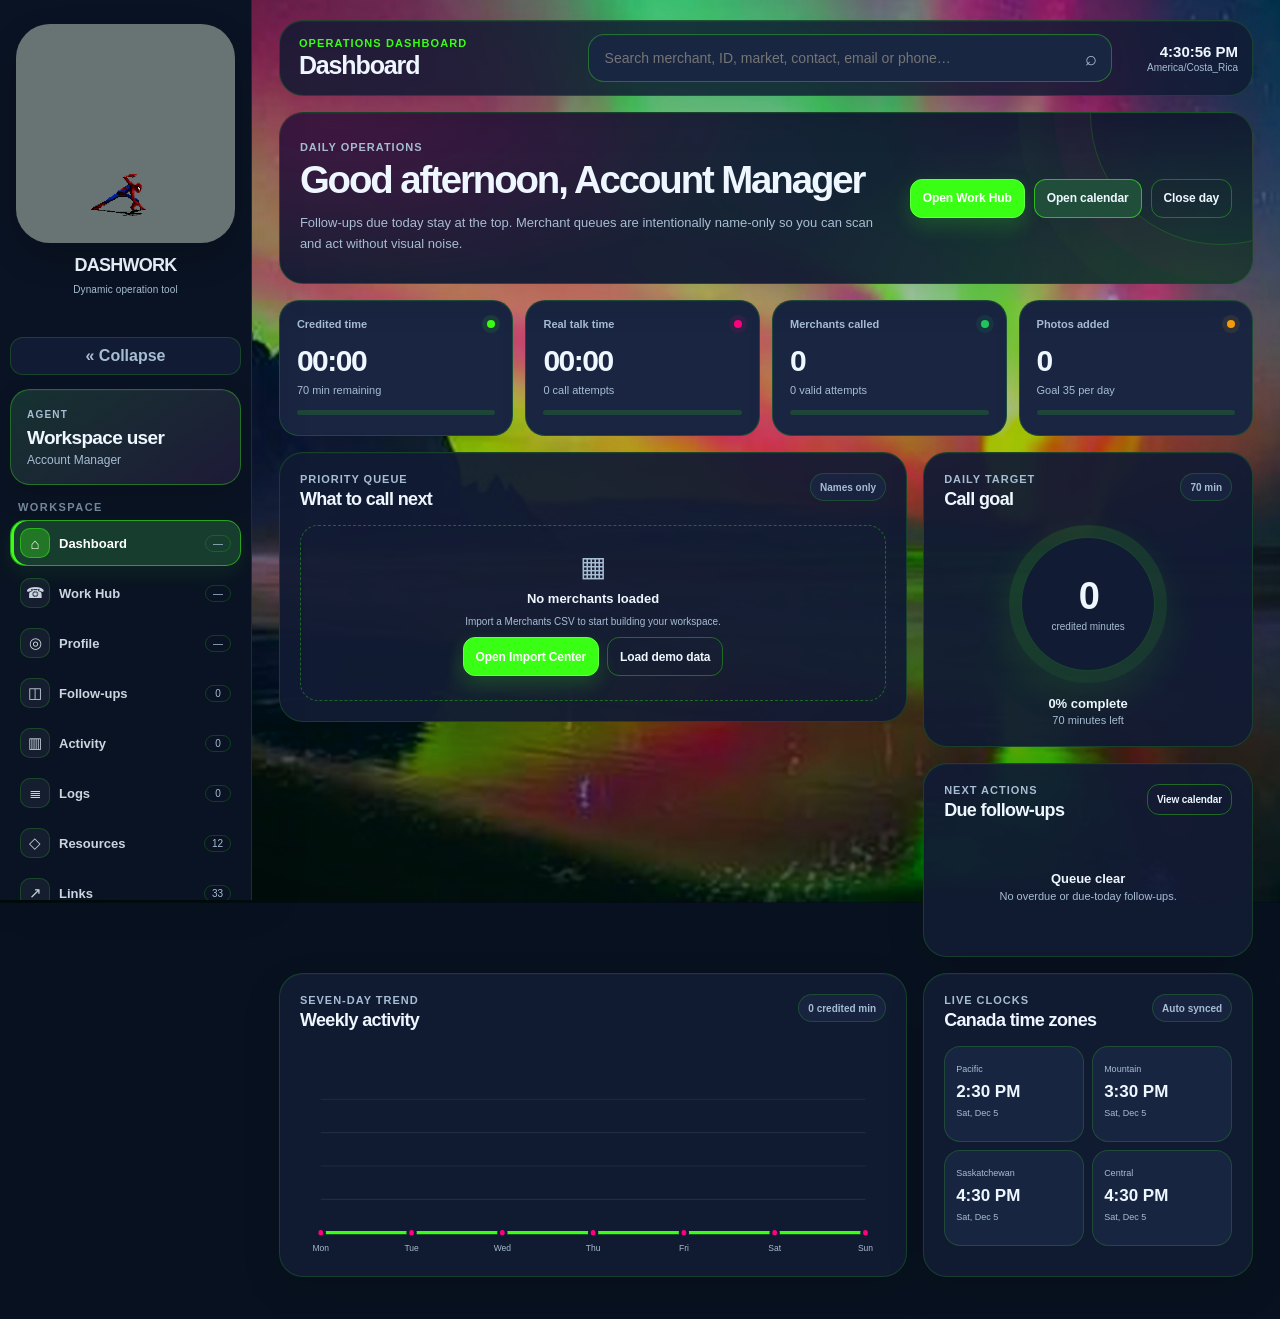
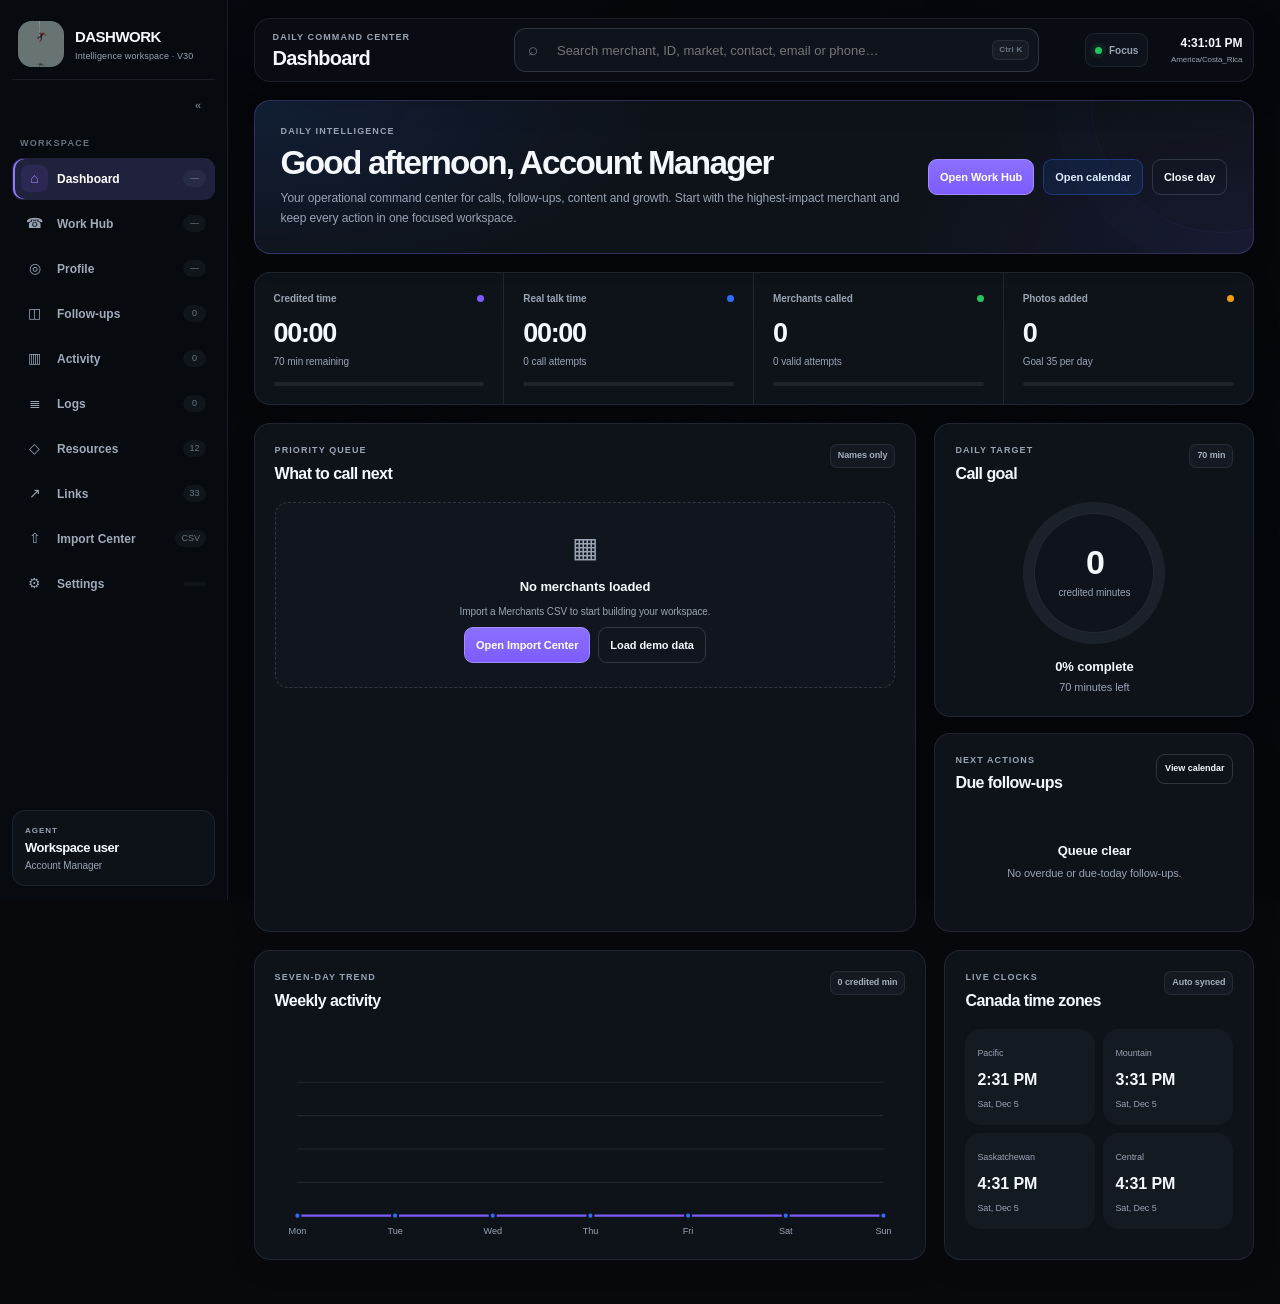
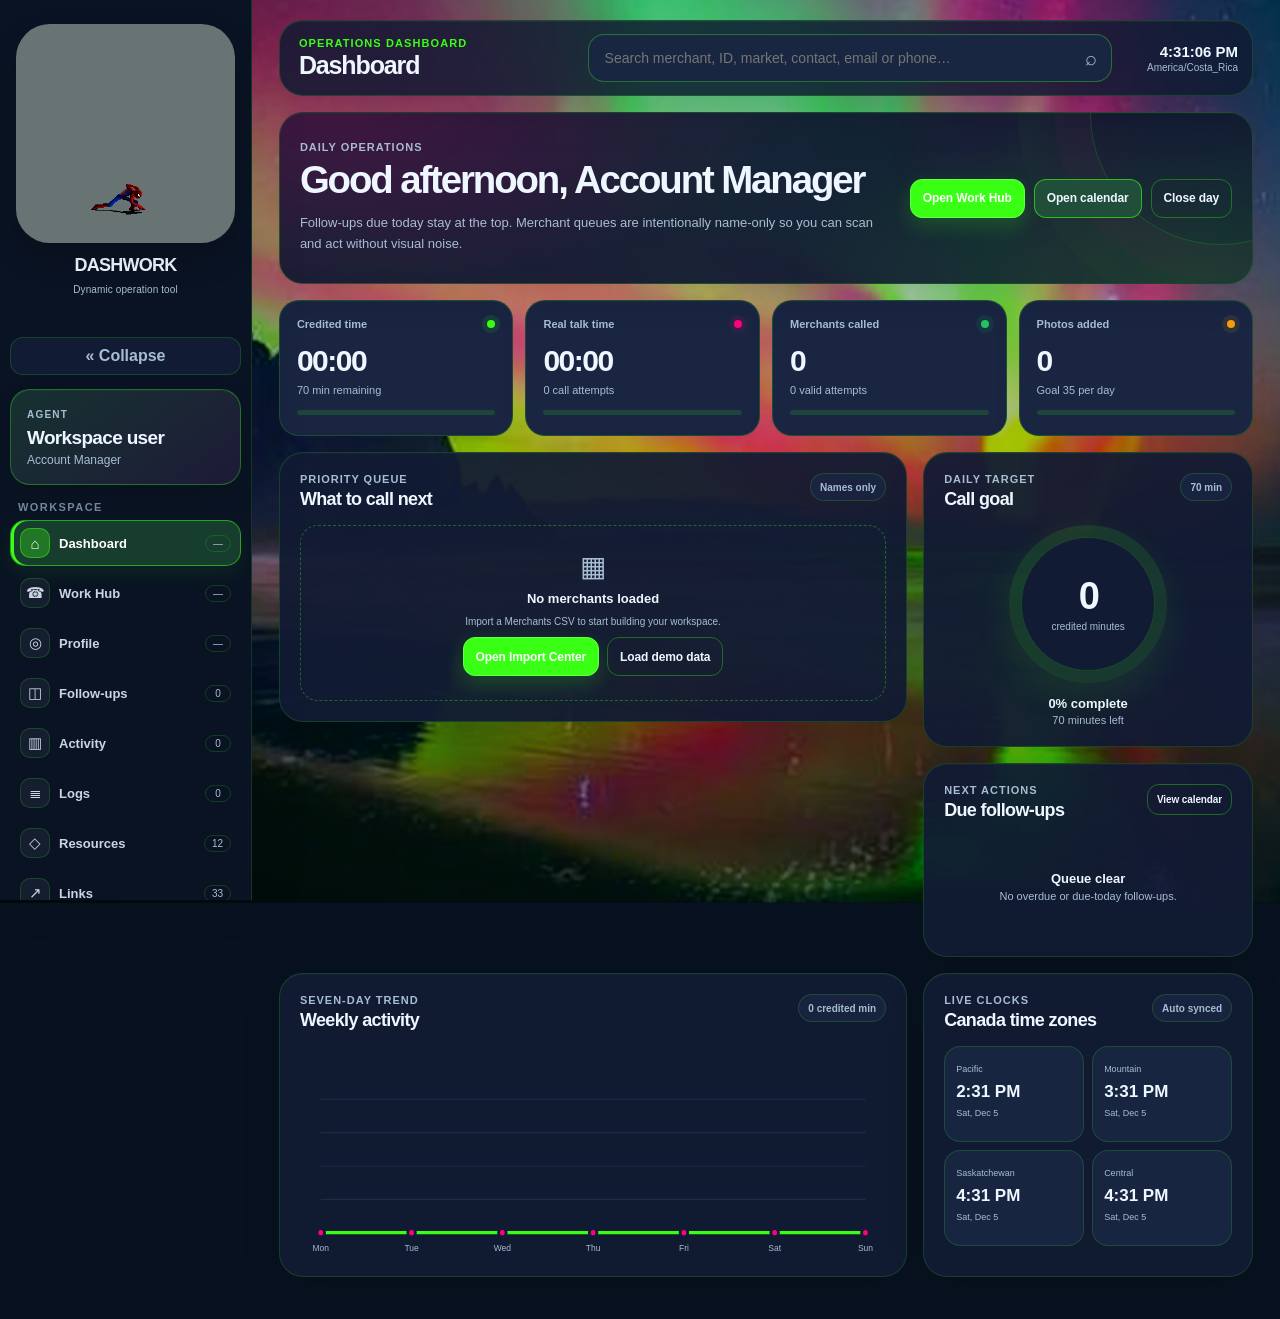
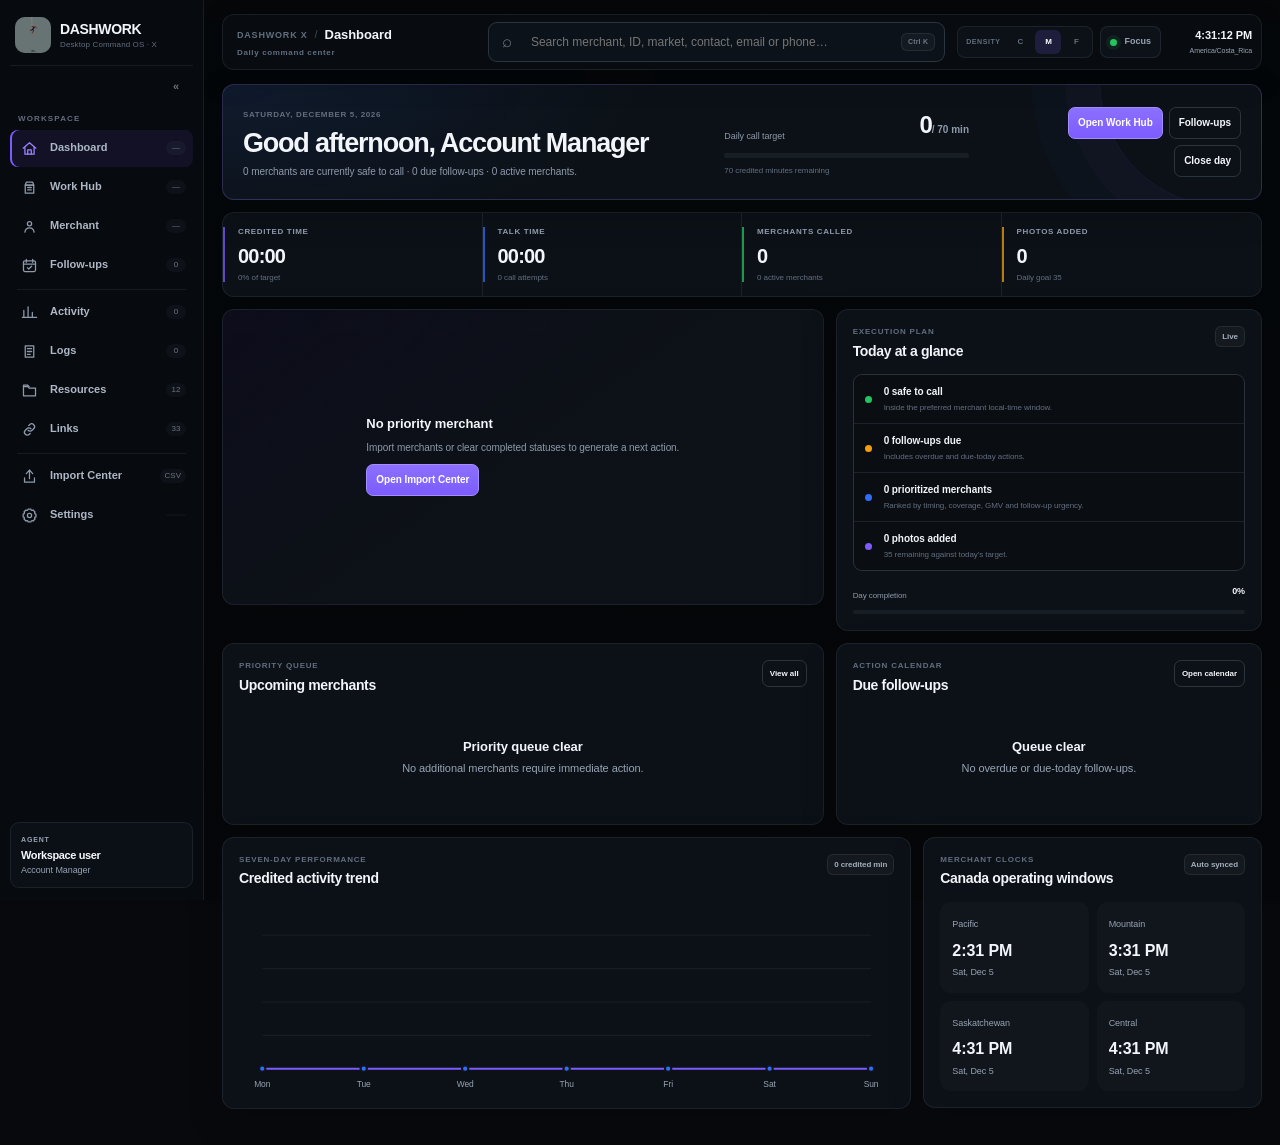
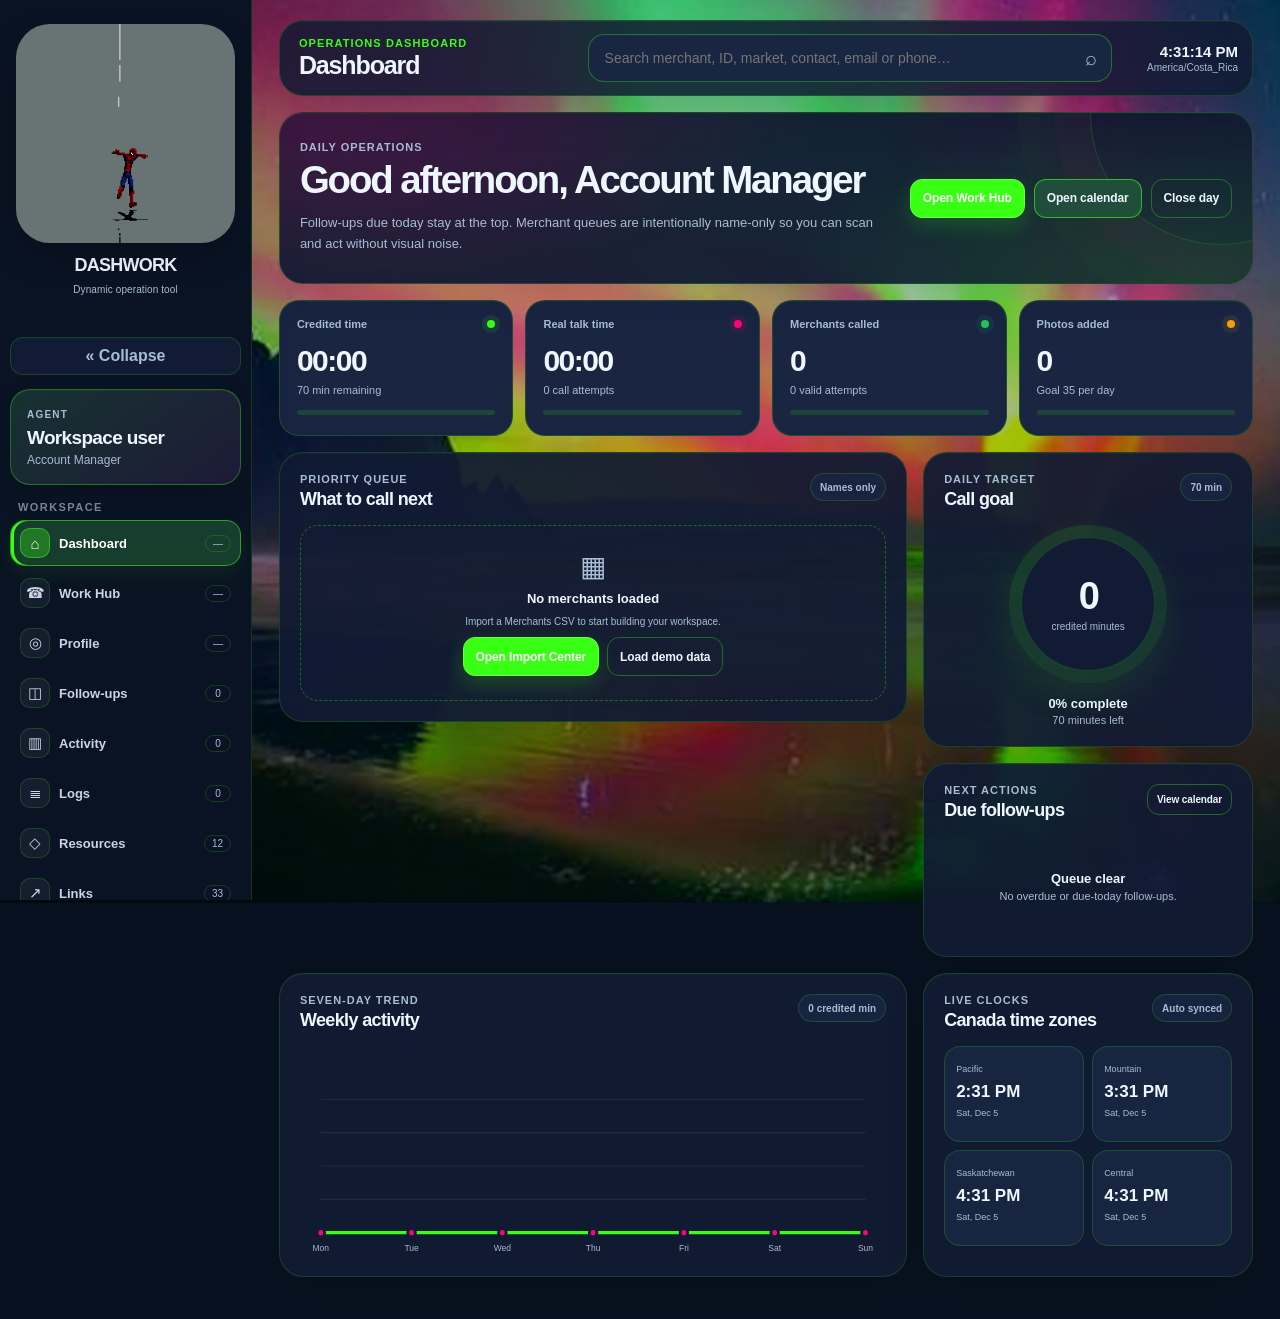
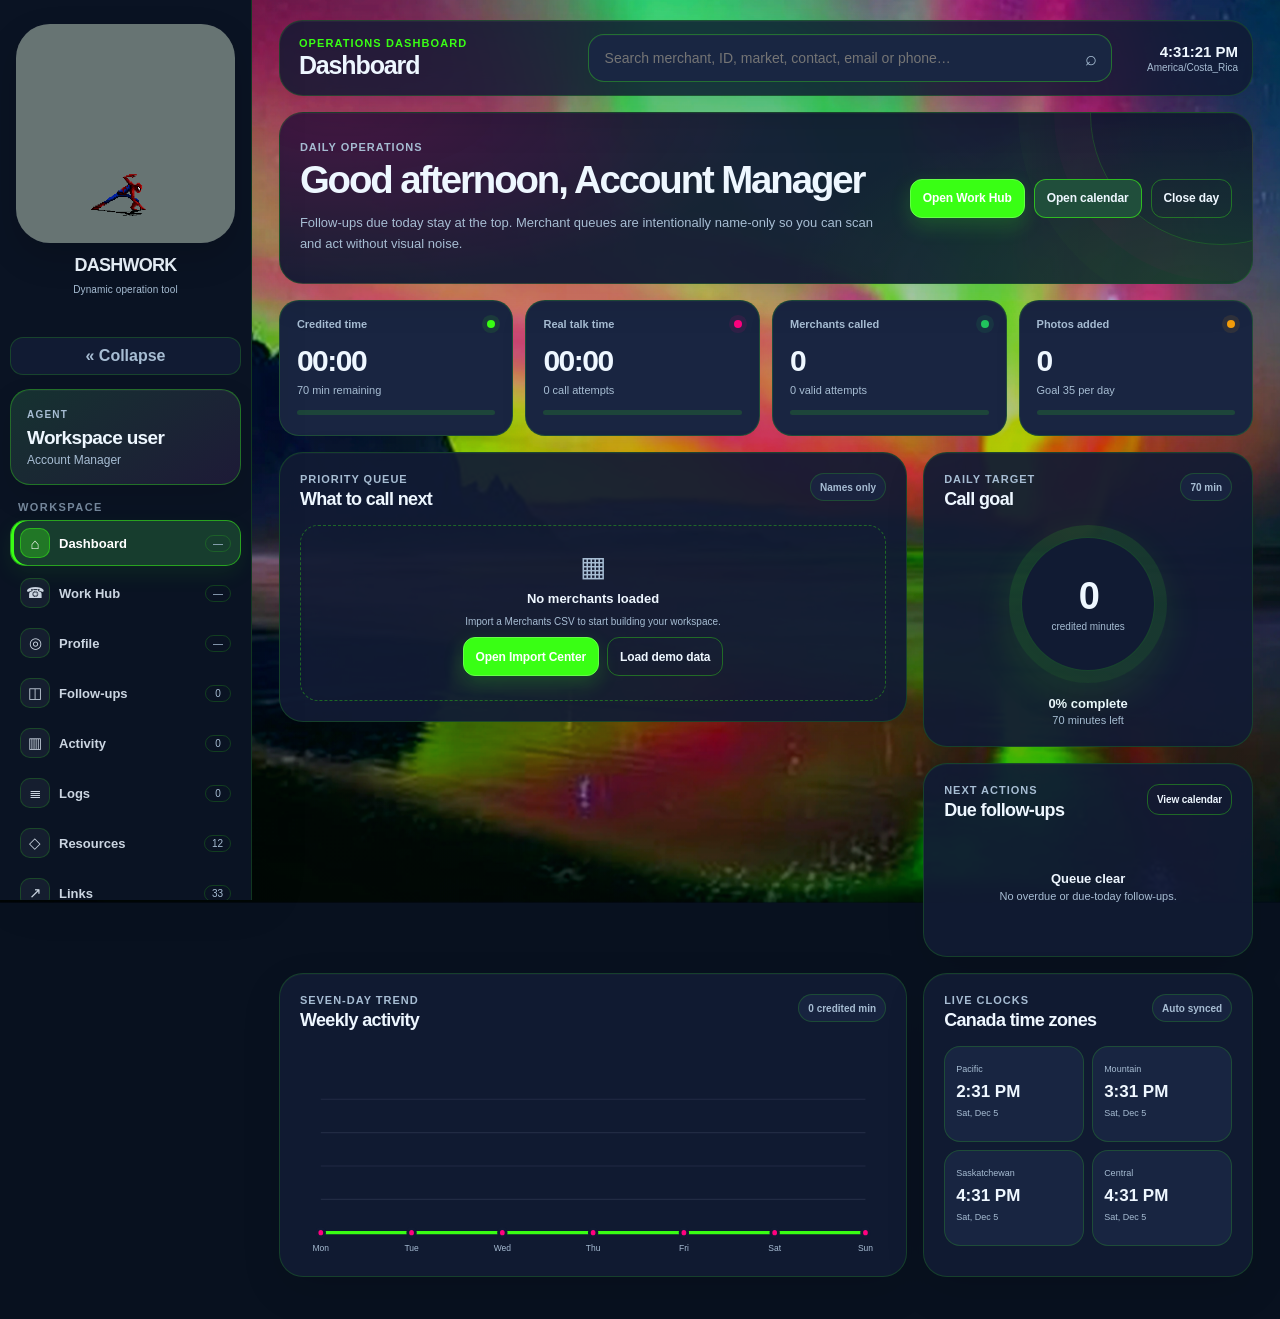
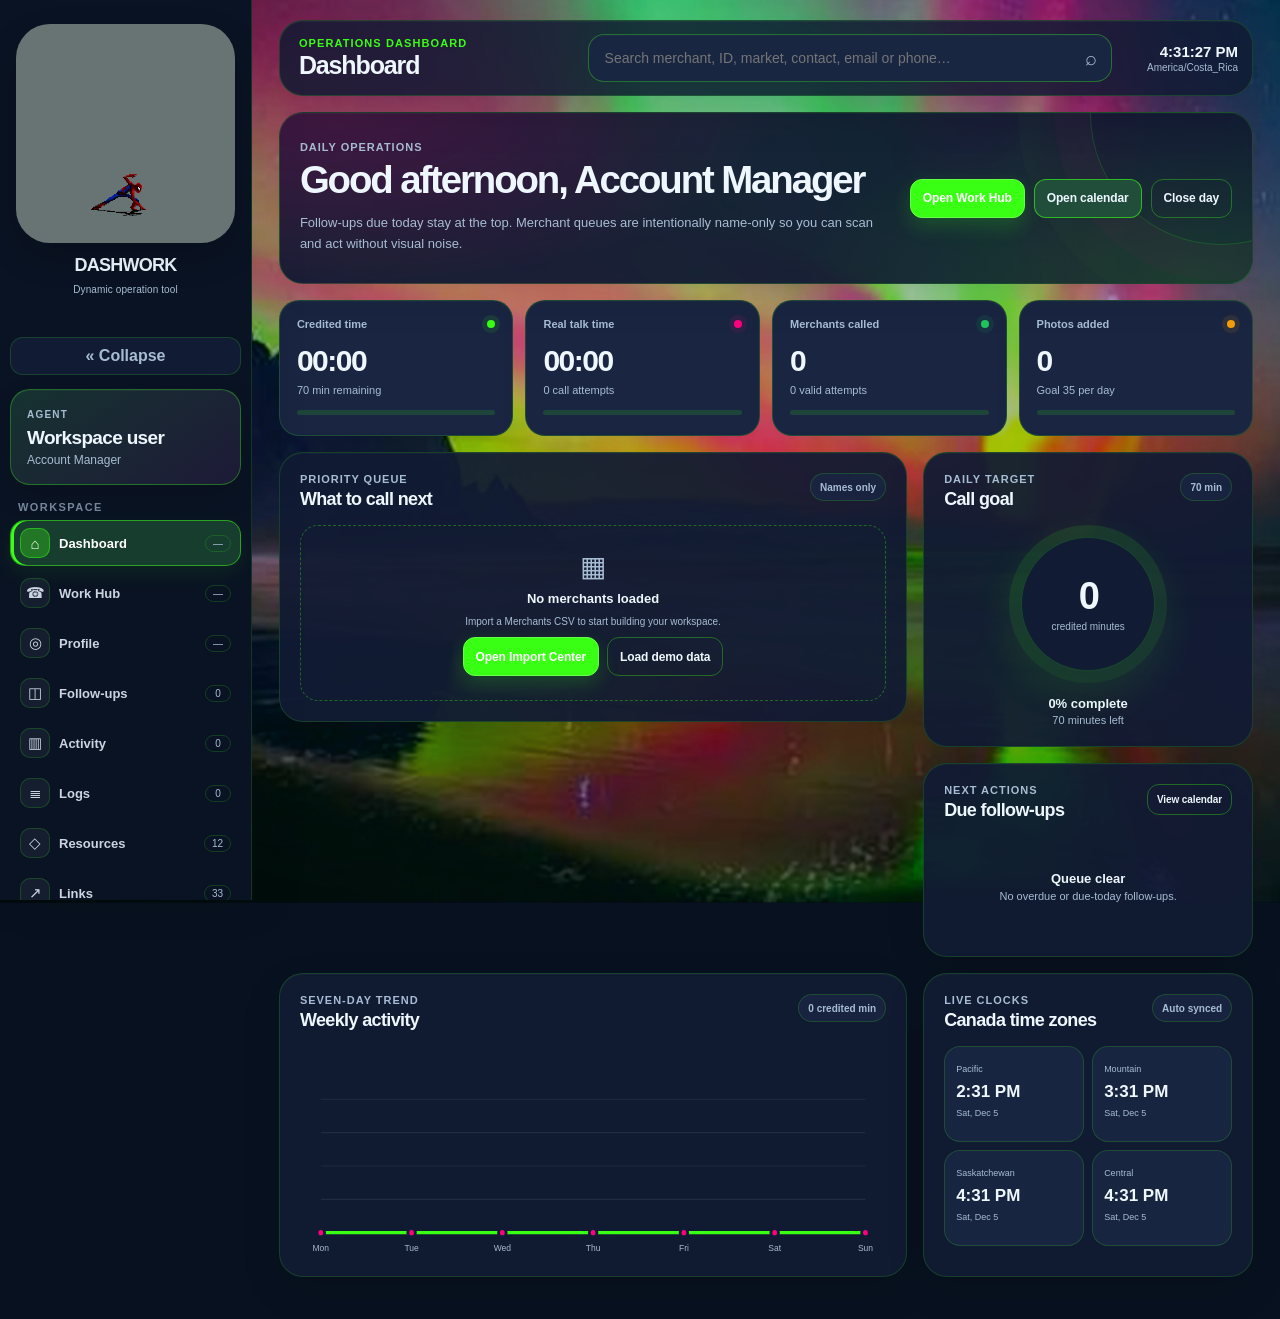
